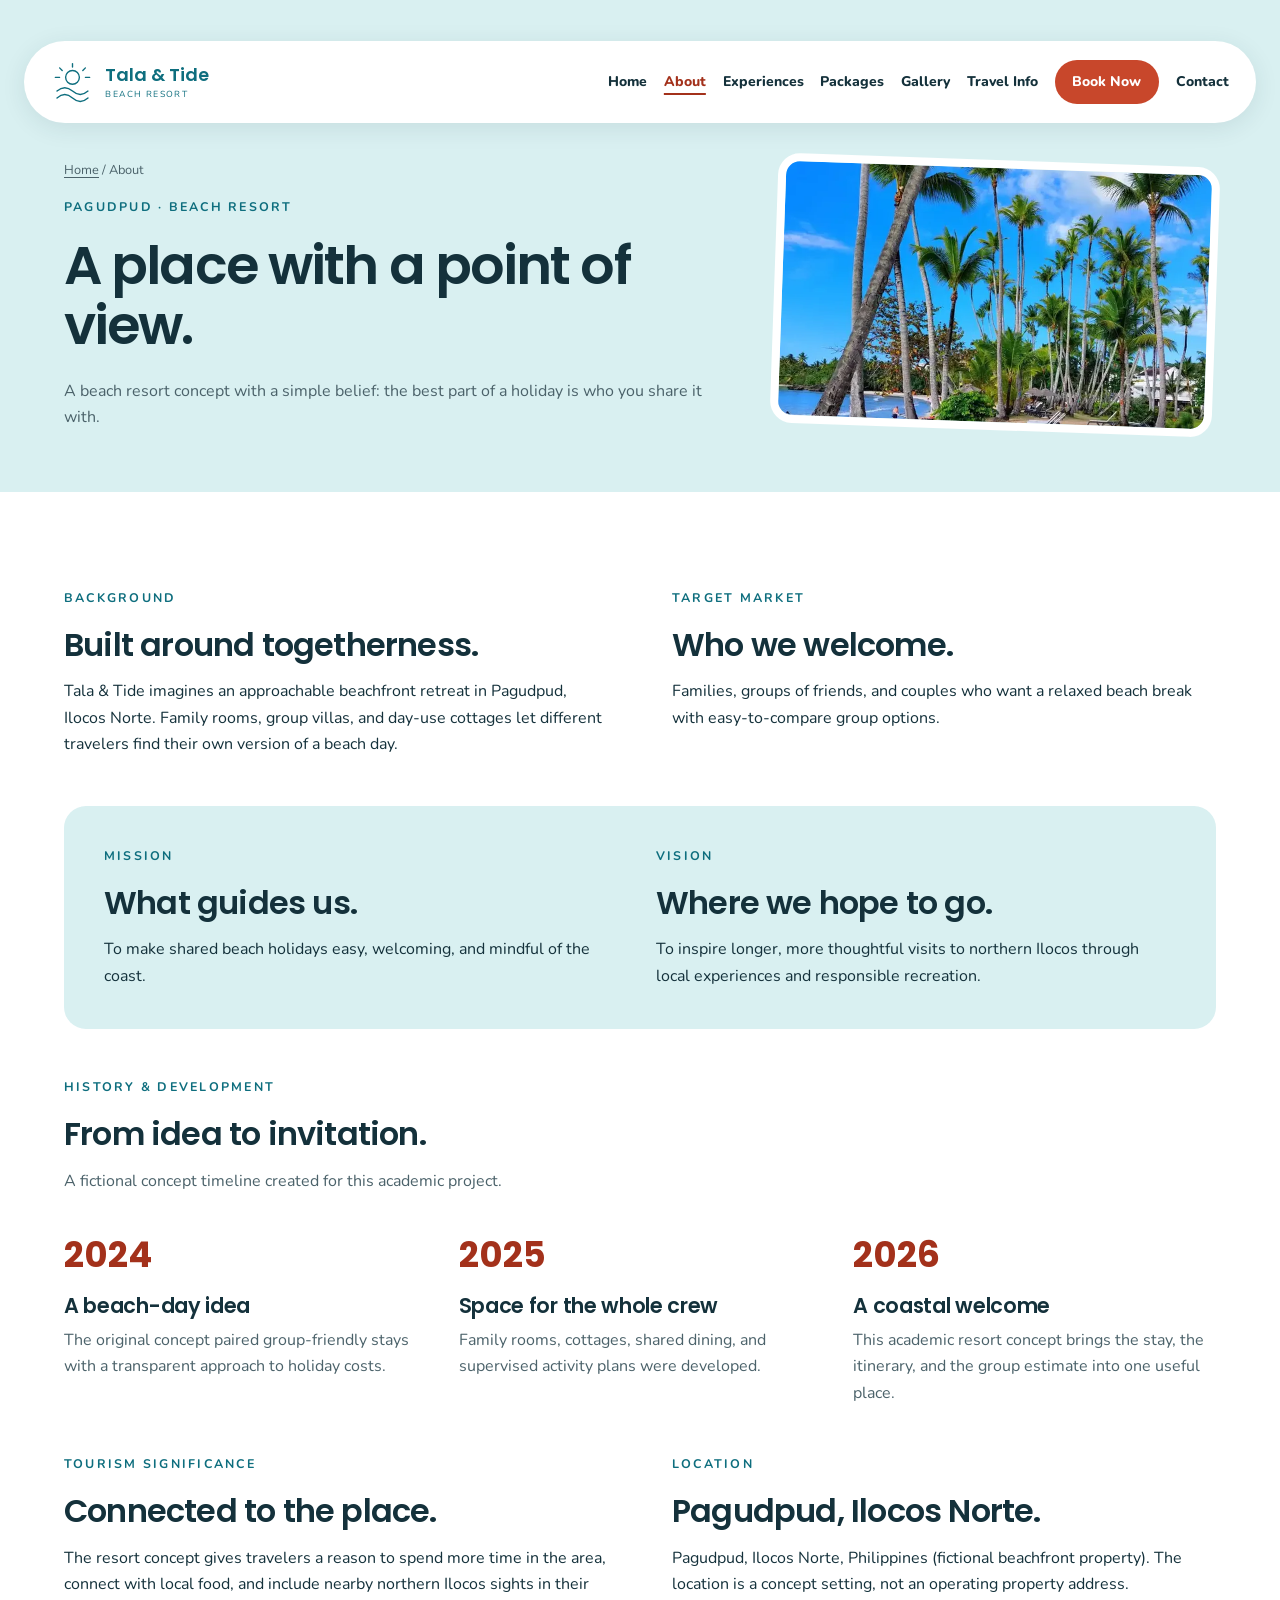
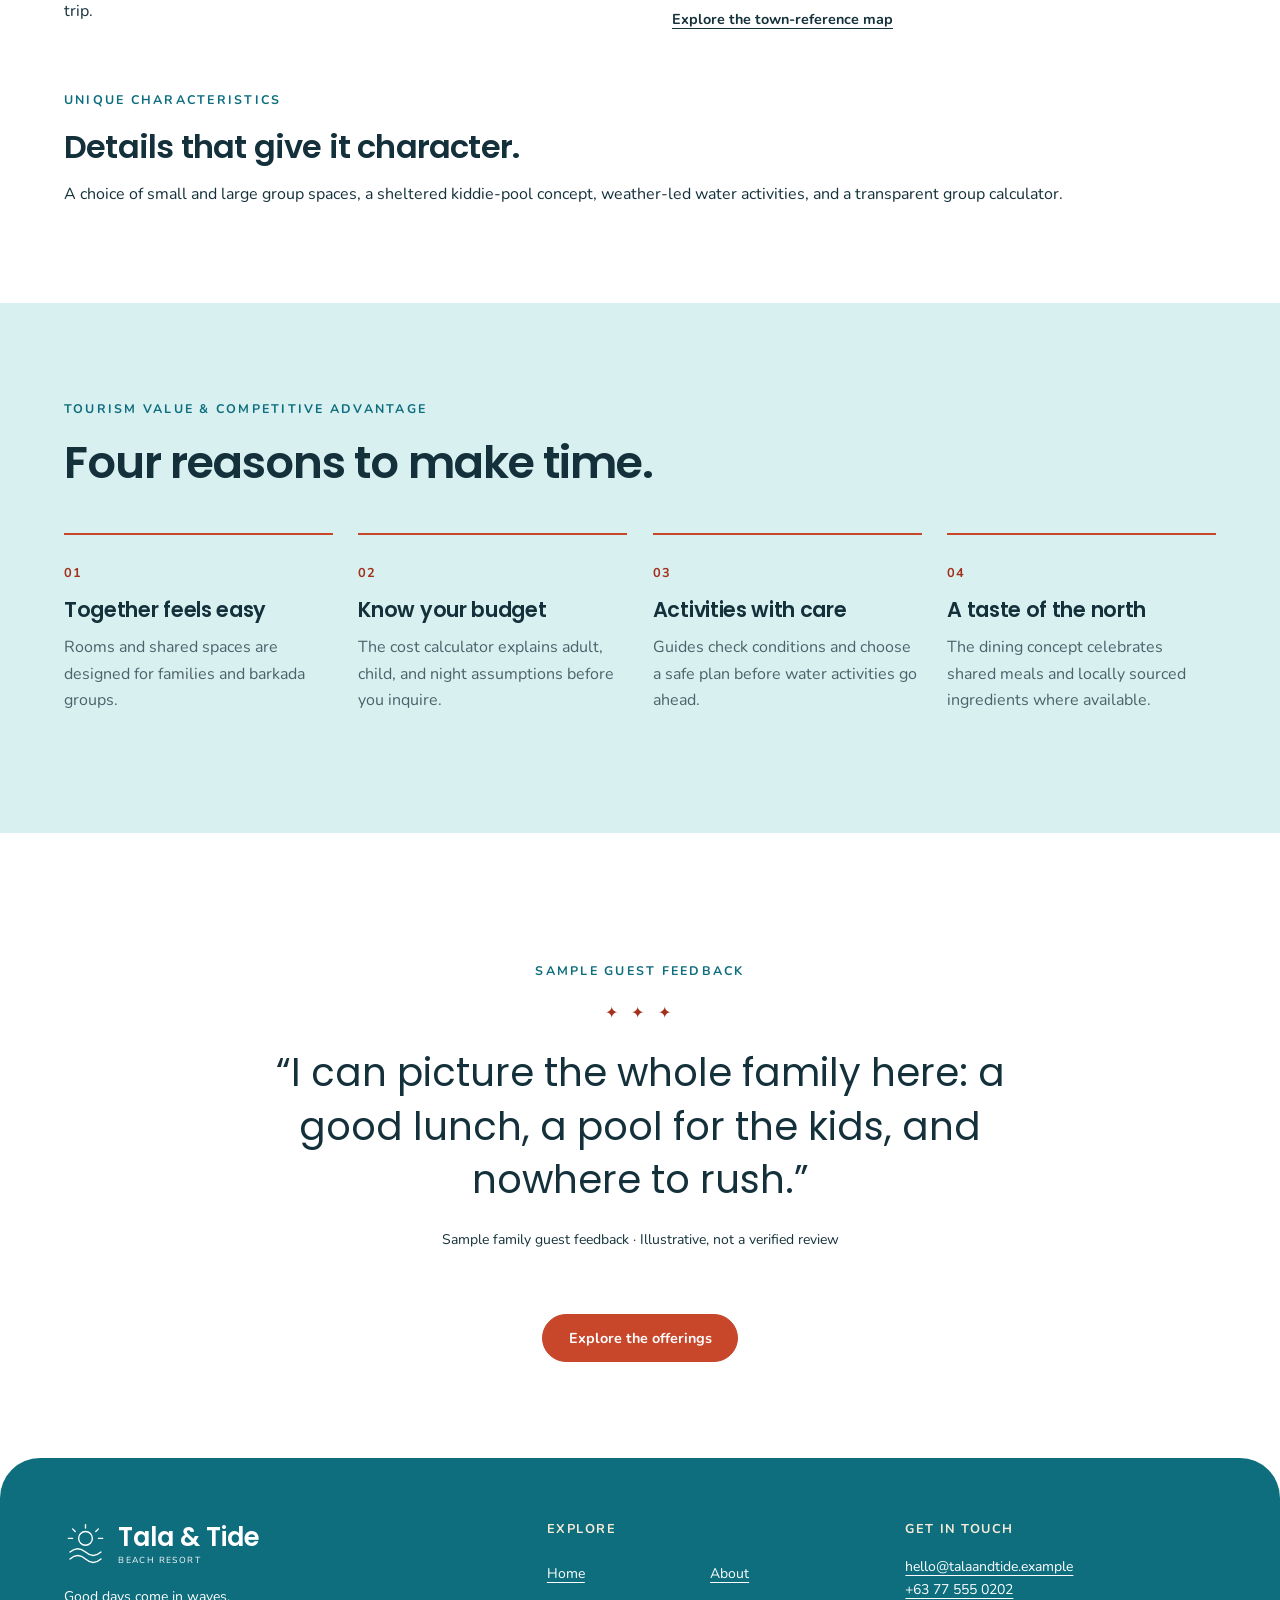
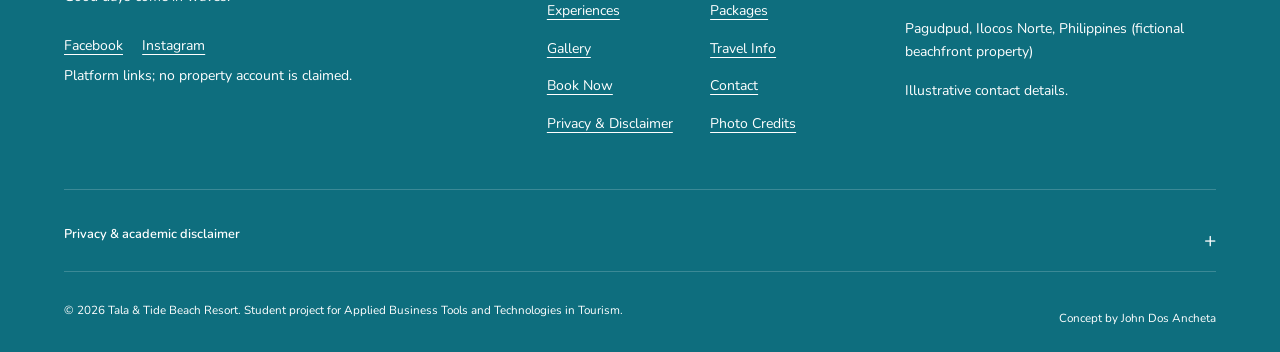
==== about.html @ 5be18d42 "Publish complete website for GitHub Pages" ====
<!DOCTYPE html><html lang="en"><head><meta charset="UTF-8"><meta name="viewport" content="width=device-width, initial-scale=1"><title>Our Coastal Story &amp; Family Concept | Tala &amp; Tide Resort</title><meta name="description" content="Discover the Tala &amp; Tide Beach Resort story. Learn how the Pagudpud concept brings family rooms, group stays, coastal care, and shared holidays together."><meta name="theme-color" content="#0E6E7E"><meta property="og:type" content="website"><meta property="og:title" content="Our Coastal Story &amp; Family Concept | Tala &amp; Tide Resort"><meta property="og:description" content="Discover the Tala &amp; Tide Beach Resort story. Learn how the Pagudpud concept brings family rooms, group stays, coastal care, and shared holidays together."><meta property="og:site_name" content="Tala &amp; Tide Beach Resort"><link rel="icon" type="image/svg+xml" href="data:image/svg+xml,%3Csvg%20xmlns%3D%22http%3A//www.w3.org/2000/svg%22%20viewBox%3D%220%200%2050%2050%22%3E%3Crect%20width%3D%2250%22%20height%3D%2250%22%20rx%3D%2212%22%20fill%3D%22%230E6E7E%22/%3E%3Cg%20transform%3D%22translate%283%203%29%20scale%28.88%29%22%20fill%3D%22none%22%20stroke%3D%22%23fff%22%20stroke-width%3D%222%22%3E%3Ccircle%20cx%3D%2225%22%20cy%3D%2219%22%20r%3D%228%22/%3E%3Cpath%20d%3D%22M25%203v4M10%208l3%203M40%208l-3%203M5%2019h5M40%2019h5M7%2035q9-8%2018%200t18%200M7%2043q9-8%2018%200t18%200%22/%3E%3C/g%3E%3C/svg%3E"><link rel="preload" href="fonts/nunito-latin.woff2" as="font" type="font/woff2" crossorigin><link rel="preload" href="fonts/poppins-600-latin.woff2" as="font" type="font/woff2" crossorigin><link rel="stylesheet" href="css/style.css"><script defer src="js/form-config.js"></script><script defer src="js/site-data.js"></script><script defer src="js/main.js"></script></head><body class="coast"><a class="skip-link" href="#main">Skip to content</a><header class="site-header"><div class="header-inner "><a class="brand" href="index.html"><svg class="brand-mark" viewBox="0 0 50 50" fill="none" stroke="currentColor" stroke-width="1.6" stroke-linecap="round" stroke-linejoin="round" aria-hidden="true"><circle cx="25" cy="19" r="8"/><path d="M25 3v4M10 8l3 3M40 8l-3 3M5 19h5M40 19h5M7 35q9-8 18 0t18 0M7 43q9-8 18 0t18 0"/></svg><span class="brand-text"><strong>Tala &amp; Tide</strong><span>Beach resort</span></span><span class="sr-only">Home</span></a><button class="menu-toggle" aria-controls="site-nav" aria-expanded="false" aria-label="Open navigation"><svg viewBox="0 0 24 24" fill="none" stroke="currentColor" stroke-width="1.6" aria-hidden="true"><path d="M3 6h18M3 12h18M3 18h18"/></svg></button><nav class="site-nav" id="site-nav" aria-label="Main navigation"><span class="nav-mobile-brand">Tala &amp; Tide</span><button class="menu-close" aria-label="Close navigation">×</button><ul class="nav-list"><li><a  href="index.html" >Home</a></li><li><a  href="about.html" aria-current="page">About</a></li><li><a  href="stay.html" >Experiences</a></li><li><a  href="packages.html" >Packages</a></li><li><a  href="gallery.html" >Gallery</a></li><li><a  href="travel-info.html" >Travel Info</a></li><li><a class="nav-book" href="booking.html" >Book Now</a></li><li><a  href="contact.html" >Contact</a></li></ul></nav></div></header><main id="main"><section class="subhero"><div class="wrap"><div><div class="breadcrumb"><a href="index.html">Home</a> / About</div><span class="eyebrow">Pagudpud · Beach resort</span><h1>A place with a point of view.</h1><p class="muted">A beach resort concept with a simple belief: the best part of a holiday is who you share it with.</p></div><img class="" src="images/palm-beach.webp" srcset="images/palm-beach-480.webp 480w, images/palm-beach-640.webp 640w, images/palm-beach-960.webp 960w, images/palm-beach.webp 1100w" sizes="(max-width:767px) calc(100vw - 32px), (max-width:1023px) 50vw, 40vw" alt="Palm trees and sandy shoreline beneath a clear sky" width="1100" height="1467" fetchpriority="high" decoding="async"></div></section><section class="section"><div class="wrap about-grid"><div class="about-block"><span class="eyebrow">Background</span><h2>Built around togetherness.</h2><p>Tala &amp; Tide imagines an approachable beachfront retreat in Pagudpud, Ilocos Norte. Family rooms, group villas, and day-use cottages let different travelers find their own version of a beach day.</p></div><div class="about-block"><span class="eyebrow">Target market</span><h2>Who we welcome.</h2><p>Families, groups of friends, and couples who want a relaxed beach break with easy-to-compare group options.</p></div><div class="about-block wide mission-vision"><div><span class="eyebrow">Mission</span><h2>What guides us.</h2><p>To make shared beach holidays easy, welcoming, and mindful of the coast.</p></div><div><span class="eyebrow">Vision</span><h2>Where we hope to go.</h2><p>To inspire longer, more thoughtful visits to northern Ilocos through local experiences and responsible recreation.</p></div></div><div class="about-block wide"><span class="eyebrow">History & development</span><h2>From idea to invitation.</h2><p class="muted" style="margin-top:1rem">A fictional concept timeline created for this academic project.</p><div class="timeline"><div><strong>2024</strong><h3>A beach-day idea</h3><p class="muted">The original concept paired group-friendly stays with a transparent approach to holiday costs.</p></div><div><strong>2025</strong><h3>Space for the whole crew</h3><p class="muted">Family rooms, cottages, shared dining, and supervised activity plans were developed.</p></div><div><strong>2026</strong><h3>A coastal welcome</h3><p class="muted">This academic resort concept brings the stay, the itinerary, and the group estimate into one useful place.</p></div></div></div><div class="about-block"><span class="eyebrow">Tourism significance</span><h2>Connected to the place.</h2><p>The resort concept gives travelers a reason to spend more time in the area, connect with local food, and include nearby northern Ilocos sights in their trip.</p></div><div class="about-block"><span class="eyebrow">Location</span><h2>Pagudpud, Ilocos Norte.</h2><p>Pagudpud, Ilocos Norte, Philippines (fictional beachfront property). The location is a concept setting, not an operating property address.</p><a class="text-link" href="travel-info.html#location-map">Explore the town-reference map</a></div><div class="about-block wide"><span class="eyebrow">Unique characteristics</span><h2>Details that give it character.</h2><p>A choice of small and large group spaces, a sheltered kiddie-pool concept, weather-led water activities, and a transparent group calculator.</p></div></div></section><section class="section panel-section"><div class="wrap"><div class="section-heading"><div><span class="eyebrow">Tourism value & competitive advantage</span><h2>Four reasons to make time.</h2></div><div></div></div><div class="feature-grid"><div class="feature-tile"><span class="feature-index">01</span><h3>Together feels easy</h3><p class="muted">Rooms and shared spaces are designed for families and barkada groups.</p></div><div class="feature-tile"><span class="feature-index">02</span><h3>Know your budget</h3><p class="muted">The cost calculator explains adult, child, and night assumptions before you inquire.</p></div><div class="feature-tile"><span class="feature-index">03</span><h3>Activities with care</h3><p class="muted">Guides check conditions and choose a safe plan before water activities go ahead.</p></div><div class="feature-tile"><span class="feature-index">04</span><h3>A taste of the north</h3><p class="muted">The dining concept celebrates shared meals and locally sourced ingredients where available.</p></div></div></div></section><section class="section"><div class="wrap"><div class="review reveal"><span class="eyebrow">Sample guest feedback</span><span class="stars" aria-hidden="true">✦ ✦ ✦</span><blockquote>“I can picture the whole family here: a good lunch, a pool for the kids, and nowhere to rush.”</blockquote><cite>Sample family guest feedback · Illustrative, not a verified review</cite></div><div class="actions" style="justify-content:center"><a class="button " href="stay.html">Explore the offerings</a></div></div></section></main><footer class="site-footer"><div class="wrap"><div class="footer-top"><div class="footer-brand"><a class="brand" href="index.html"><svg class="brand-mark" viewBox="0 0 50 50" fill="none" stroke="currentColor" stroke-width="1.6" stroke-linecap="round" stroke-linejoin="round" aria-hidden="true"><circle cx="25" cy="19" r="8"/><path d="M25 3v4M10 8l3 3M40 8l-3 3M5 19h5M40 19h5M7 35q9-8 18 0t18 0M7 43q9-8 18 0t18 0"/></svg><span class="brand-text"><strong>Tala &amp; Tide</strong><span>Beach resort</span></span><span class="sr-only">Home</span></a><p>Good days come in waves.</p><div class="social-links"><a href="https://www.facebook.com/" target="_blank" rel="noopener noreferrer">Facebook</a><a href="https://www.instagram.com/" target="_blank" rel="noopener noreferrer">Instagram</a></div><p class="small">Platform links; no property account is claimed.</p></div><div><h2>Explore</h2><div class="footer-links"><a href="index.html">Home</a><a href="about.html">About</a><a href="stay.html">Experiences</a><a href="packages.html">Packages</a><a href="gallery.html">Gallery</a><a href="travel-info.html">Travel Info</a><a href="booking.html">Book Now</a><a href="contact.html">Contact</a><a href="#privacy">Privacy &amp; Disclaimer</a><a href="gallery.html#photo-credits">Photo Credits</a></div></div><div><h2>Get in touch</h2><p><a href="mailto:hello@talaandtide.example">hello@talaandtide.example</a><br><a href="tel:+63775550202">+63 77 555 0202</a></p><p>Pagudpud, Ilocos Norte, Philippines (fictional beachfront property)</p><p class="small">Illustrative contact details.</p></div></div><details class="footer-policy" id="privacy"><summary>Privacy &amp; academic disclaimer</summary><p>This website was created for academic purposes. Business, rates, and contact details are fictional. No personal data is stored. In the current demonstration, form entries stay on the page and are not sent. A copied or downloaded draft stays under your control. No reservations or payments are made.</p><p>Photographs are licensed visual references, not photographs of this fictional property. Sample guest feedback is illustrative, not verified testimony. Maps show public town references. Any future inquiry service must have its privacy terms reviewed before activation.</p></details><div class="footer-bottom"><p>© 2026 Tala &amp; Tide Beach Resort. Student project for Applied Business Tools and Technologies in Tourism.</p><p>Concept by John Dos Ancheta</p></div></div></footer></body></html>
---- css/style.css ----
/* Self-hosted Google Fonts; latin subset; source records and OFL licenses included. */

/* latin: Nunito */
@font-face {
  font-family: 'Nunito';
  font-style: normal;
  font-weight: 400 800;
  font-display: swap;
  src: url('../fonts/nunito-latin.woff2') format('woff2');
  unicode-range: U+0000-00FF, U+0131, U+0152-0153, U+02BB-02BC, U+02C6, U+02DA, U+02DC, U+0304, U+0308, U+0329, U+2000-206F, U+20AC, U+2122, U+2191, U+2193, U+2212, U+2215, U+FEFF, U+FFFD;
}

/* latin: Poppins */
@font-face {
  font-family: 'Poppins';
  font-style: normal;
  font-weight: 400;
  font-display: swap;
  src: url('../fonts/poppins-400-latin.woff2') format('woff2');
  unicode-range: U+0000-00FF, U+0131, U+0152-0153, U+02BB-02BC, U+02C6, U+02DA, U+02DC, U+0304, U+0308, U+0329, U+2000-206F, U+20AC, U+2122, U+2191, U+2193, U+2212, U+2215, U+FEFF, U+FFFD;
}

/* latin: Poppins */
@font-face {
  font-family: 'Poppins';
  font-style: normal;
  font-weight: 500;
  font-display: swap;
  src: url('../fonts/poppins-500-latin.woff2') format('woff2');
  unicode-range: U+0000-00FF, U+0131, U+0152-0153, U+02BB-02BC, U+02C6, U+02DA, U+02DC, U+0304, U+0308, U+0329, U+2000-206F, U+20AC, U+2122, U+2191, U+2193, U+2212, U+2215, U+FEFF, U+FFFD;
}

/* latin: Poppins */
@font-face {
  font-family: 'Poppins';
  font-style: normal;
  font-weight: 600;
  font-display: swap;
  src: url('../fonts/poppins-600-latin.woff2') format('woff2');
  unicode-range: U+0000-00FF, U+0131, U+0152-0153, U+02BB-02BC, U+02C6, U+02DA, U+02DC, U+0304, U+0308, U+0329, U+2000-206F, U+20AC, U+2122, U+2191, U+2193, U+2212, U+2215, U+FEFF, U+FFFD;
}

/* latin: Poppins */
@font-face {
  font-family: 'Poppins';
  font-style: normal;
  font-weight: 700;
  font-display: swap;
  src: url('../fonts/poppins-700-latin.woff2') format('woff2');
  unicode-range: U+0000-00FF, U+0131, U+0152-0153, U+02BB-02BC, U+02C6, U+02DA, U+02DC, U+0304, U+0308, U+0329, U+2000-206F, U+20AC, U+2122, U+2191, U+2193, U+2212, U+2215, U+FEFF, U+FFFD;
}

*{box-sizing:border-box}html{scroll-behavior:smooth;scroll-padding-top:7rem}body{margin:0;background:var(--paper);color:var(--ink);font-family:var(--body-font);font-size:1rem;line-height:1.65}body.menu-open{overflow:hidden}button,input,select,textarea{font:inherit}button,a,input,select,textarea,summary{-webkit-tap-highlight-color:transparent}img{display:block;width:100%;height:auto}a{color:inherit;text-underline-offset:.25em}button{cursor:pointer}button:disabled{cursor:wait;opacity:.65}a,button{touch-action:manipulation}h1,h2,h3,h4,p{margin:0}h1,h2,h3,h4{font-family:var(--heading-font);font-weight:var(--heading-weight,500);line-height:1.12}h1{font-size:clamp(2.65rem,5vw,4.8rem);letter-spacing:-.035em}h2{font-size:clamp(2rem,3.5vw,3.3rem);letter-spacing:-.025em}h3{font-size:1.6rem;letter-spacing:-.015em}p+p{margin-top:1rem}ul,ol{padding-left:1.25rem}li+li{margin-top:.4rem}::selection{background:var(--accent);color:white}:focus-visible{outline:3px solid var(--focus);outline-offset:5px}input:focus-visible,select:focus-visible,textarea:focus-visible{outline-offset:2px}button{border:0}.skip-link{position:fixed;top:1rem;left:1rem;z-index:1000;padding:1rem;background:var(--primary);color:white;transform:translateY(-200%)}.skip-link:focus{transform:translateY(0)}.sr-only{position:absolute;width:1px;height:1px;overflow:hidden;clip:rect(0,0,0,0);white-space:nowrap}.wrap{width:min(1200px,calc(100% - 6rem));margin-inline:auto}.section{padding-block:6rem}.section-heading{display:flex;align-items:flex-end;justify-content:space-between;gap:2rem;margin-bottom:2.8rem}.section-heading p{max-width:30rem}.eyebrow{font-size:.78rem;font-weight:700;letter-spacing:.18em;text-transform:uppercase;display:block;margin-bottom:1.15rem;color:var(--primary)}.muted{color:var(--muted)}.small{font-size:.875rem}.section-number{font-family:var(--heading-font);font-size:3rem;color:var(--accent)}.button{display:inline-flex;align-items:center;justify-content:center;min-height:48px;padding:.8rem 1.6rem;text-decoration:none;font-size:.9rem;font-weight:700;background:var(--accent);color:var(--button-text);border:1px solid var(--accent);border-radius:var(--radius);transition:background .2s,transform .2s,box-shadow .2s;line-height:1.4;text-align:center}.button:hover{transform:translateY(-2px);background:var(--accent-dark);border-color:var(--accent-dark)}.button.secondary{background:transparent;color:var(--primary);border-color:var(--primary)}.button.secondary:hover{background:var(--panel)}.button.light{background:transparent;color:#fff;border-color:#fff}.button.light:hover{background:#ffffff18}.text-link{display:inline-flex;align-items:center;min-height:44px;font-size:.9rem;font-weight:700}.actions{display:flex;flex-wrap:wrap;gap:1rem;align-items:center;margin-top:1.8rem}.brand{display:flex;align-items:center;gap:.7rem;text-decoration:none;color:var(--primary);line-height:1.2}.brand-mark{width:38px;height:38px;flex:none}.brand-text strong{display:block;font-family:var(--heading-font);font-size:1.15rem;font-weight:var(--heading-weight,500)}.brand-text span{display:block;font-size:.65rem;letter-spacing:.16em;text-transform:uppercase;margin-top:.2rem}.header-inner{display:flex;align-items:center;justify-content:space-between;gap:1.4rem}.nav-list{display:flex;gap:1.35rem;align-items:center;list-style:none;padding:0;margin:0}.nav-list li+li{margin:0}.nav-list a{display:flex;align-items:center;min-height:44px;text-decoration:none;font-size:.84rem;font-weight:600;white-space:nowrap}.nav-list a:hover,.nav-list a[aria-current]{color:var(--accent-dark)}.nav-list a[aria-current]:not(.nav-book){box-shadow:inset 0 -2px var(--accent)}.nav-list a.nav-book{padding:.65rem 1.1rem;background:var(--accent);color:var(--button-text);border-radius:var(--radius)}.menu-toggle,.menu-close{display:none;width:48px;height:48px;border:1px solid var(--line);background:var(--paper);color:var(--ink);align-items:center;justify-content:center;font-size:1.5rem}.menu-toggle svg{width:23px;height:23px}.nav-mobile-brand{display:none}.hero{position:relative;isolation:isolate;overflow:hidden}.hero-image{position:absolute;inset:0;height:100%;object-fit:cover;z-index:-2}.hero .eyebrow,.hero .muted{color:inherit}.hero-content{position:relative}.hero-intro{max-width:36rem;margin-top:1.5rem;font-size:1.08rem;line-height:1.75}.hero-note{position:absolute;bottom:1.5rem;right:2rem;color:white;font-size:.72rem;background:#0005;padding:.25rem .7rem}.hero-bottom{display:flex;align-items:center;justify-content:space-between;gap:2rem}.hero-bottom span{font-size:.78rem;letter-spacing:.12em;text-transform:uppercase}.subhero{padding:4.6rem 0 3.8rem;border-bottom:1px solid var(--line);background:var(--panel)}.subhero .wrap{display:grid;grid-template-columns:1.5fr 1fr;gap:3rem;align-items:center}.subhero p{max-width:42rem;margin-top:1.35rem}.subhero img{height:260px;object-fit:cover;border-radius:var(--card-radius)}.subhero .breadcrumb{font-size:.8rem;margin-bottom:1rem;color:var(--muted)}.intro-split{display:grid;grid-template-columns:1fr 1fr;gap:5rem;align-items:center}.intro-photo{position:relative}.intro-photo img{height:500px;object-fit:cover;border-radius:var(--card-radius)}.photo-caption{margin-top:.7rem;font-size:.78rem;color:var(--muted)}.intro-copy>p{margin-top:1.5rem}.quick-facts{display:grid;grid-template-columns:repeat(3,1fr);gap:1.4rem;padding-block:2rem;border-block:1px solid var(--line);margin-top:2rem}.quick-facts strong{display:block;font-family:var(--heading-font);font-size:1.2rem}.quick-facts span{font-size:.8rem;color:var(--muted)}.card-grid{display:grid;grid-template-columns:repeat(3,minmax(0,1fr));gap:1.65rem}.card{overflow:hidden;border:1px solid var(--line);border-radius:var(--card-radius);background:var(--card-bg,var(--paper));box-shadow:var(--card-shadow,none);position:relative}.card-image{height:260px;object-fit:cover;transition:transform .3s}.card:hover .card-image{transform:scale(1.025)}.card-body{padding:1.8rem}.card-tag{display:inline-block;color:var(--primary);font-size:.75rem;font-weight:700;letter-spacing:.09em;text-transform:uppercase;margin-bottom:.8rem}.card h3{margin-bottom:1rem}.card p{margin-bottom:1rem}.card-price{display:flex;align-items:baseline;gap:.4rem;margin-top:1.4rem;flex-wrap:wrap}.card-price strong{font-family:var(--heading-font);font-size:1.65rem;color:var(--primary)}.card-price span{font-size:.78rem;color:var(--muted)}.card .button{margin-top:1.2rem}.offering-meta{display:grid;grid-template-columns:1fr 1fr;gap:.8rem;font-size:.8rem;border-top:1px solid var(--line);padding-top:1rem}.offering-meta dt{font-weight:700}.offering-meta dd{margin:0;color:var(--muted)}.features{font-size:.9rem}.feature-grid{display:grid;grid-template-columns:repeat(4,1fr);gap:1.6rem}.feature-tile{padding:1.5rem 0;border-top:2px solid var(--accent)}.feature-tile h3{font-size:1.3rem;margin:.8rem 0}.feature-tile p{font-size:.95rem}.feature-index{font-size:.8rem;font-weight:700;color:var(--accent-dark);letter-spacing:.08em}.panel-section{background:var(--panel)}.dark-section{background:var(--primary);color:var(--paper)}.dark-section .eyebrow{color:var(--light-accent)}.dark-section .card{--card-bg:var(--paper);color:var(--ink)}.dark-section .muted{color:#ffffffb8}.promo{display:grid;grid-template-columns:1.4fr 1fr;gap:3rem;align-items:center;padding:3rem;background:var(--primary);color:white;border-radius:var(--card-radius);position:relative}.promo .eyebrow{color:var(--light-accent)}.promo p{margin-top:1rem;max-width:43rem}.promo .button{justify-self:end}.review{max-width:780px;text-align:center;margin:auto;padding:2rem 0}.review blockquote{font-family:var(--heading-font);font-size:clamp(1.7rem,3vw,2.7rem);line-height:1.4;margin:1.2rem 0}.review cite{font-style:normal;font-size:.875rem}.review .stars{color:var(--accent-dark);letter-spacing:.3em;font-size:1rem}.teaser-grid{display:grid;grid-template-columns:repeat(2,1fr);gap:1.4rem;margin-top:3rem}.teaser{display:flex;gap:1.3rem;align-items:center;padding:1.5rem;border:1px solid var(--line);text-decoration:none;border-radius:var(--card-radius);transition:background .2s}.teaser:hover{background:var(--panel)}.teaser strong{display:block;font-family:var(--heading-font);font-size:1.5rem}.teaser img{width:110px;height:100px;object-fit:cover;border-radius:var(--card-radius)}.teaser span{font-size:.875rem;color:var(--muted)}.availability{padding:1.7rem 2rem;display:grid;grid-template-columns:1fr 1fr .6fr auto;gap:1rem;align-items:end;background:white;color:var(--ink);position:relative;z-index:2;border-radius:22px;box-shadow:0 12px 45px #14313b1a}.availability label{font-size:.8rem;font-weight:700}.availability input,.availability select{background:#f4f7f7;border:1px solid var(--line);border-radius:10px;min-height:48px;padding:.65rem;width:100%;margin-top:.4rem}.planner{display:grid;grid-template-columns:1fr 1fr;gap:4rem;padding:3.5rem;background:var(--panel);border:1px solid var(--line);border-radius:var(--card-radius)}.planner h2{margin-bottom:1.2rem}.planner .field{margin-bottom:1rem}.planner-result{padding:2rem;background:var(--paper);border:1px solid var(--line);border-radius:var(--card-radius);align-self:center}.planner-result .result-number{font-family:var(--heading-font);font-size:2.8rem;line-height:1.2;color:var(--primary);display:block;margin:.7rem 0}.planner-result h3{margin:.7rem 0}.planner-result p{font-size:.9rem}.planner-error{color:#a12620;margin-top:1rem}.field label{display:block;font-size:.875rem;font-weight:700;margin-bottom:.4rem}.field input,.field select,.field textarea{width:100%;min-height:48px;border:1px solid var(--line);padding:.75rem .85rem;border-radius:var(--input-radius,4px);background:var(--paper);color:var(--ink);line-height:1.4}.field textarea{min-height:130px;resize:vertical}.field .hint{font-size:.8rem;color:var(--muted);display:block;margin-top:.3rem}.field [aria-invalid=true]{border-color:#b52a21}.field-error{color:#a12620;font-size:.8rem;display:block;min-height:0}.field-error:not(:empty){margin-top:.35rem}.form-grid{display:grid;grid-template-columns:1fr 1fr;gap:1.3rem}.form-grid .full{grid-column:1/-1}.check-row{display:flex;gap:.75rem;align-items:flex-start;font-size:.875rem}.check-row input{width:20px;height:20px;flex:none;margin-top:.22rem;accent-color:var(--primary)}.form-card{padding:2.5rem;background:var(--paper);border:1px solid var(--line);border-radius:var(--card-radius)}.form-layout{display:grid;grid-template-columns:minmax(0,1.7fr) minmax(0,1fr);gap:3rem;align-items:start}.form-aside{position:sticky;top:8rem}.form-aside h2{font-size:2rem;margin-bottom:1.3rem}.steps{list-style:none;padding:0;counter-reset:steps}.steps li{counter-increment:steps;position:relative;padding-left:2.6rem;margin-bottom:1.6rem}.steps li:before{content:counter(steps);position:absolute;left:0;top:0;width:28px;height:28px;border:1px solid var(--line);display:grid;place-items:center;font-size:.8rem;color:var(--primary)}.steps strong{display:block;margin-bottom:.25rem}.steps p{font-size:.9rem;color:var(--muted)}.notice{padding:1.1rem 1.25rem;border-left:3px solid var(--accent);background:var(--panel);font-size:.875rem;margin:1.5rem 0}.form-status{margin-top:1.5rem;padding:1.3rem;background:var(--panel);border-radius:var(--card-radius)}.form-status pre{font:inherit;font-size:.8rem;white-space:pre-wrap;overflow-wrap:anywhere;line-height:1.6;margin:1rem 0;max-height:280px;overflow:auto}.form-status h3{font-size:1.3rem;margin-bottom:.7rem}.form-status[hidden]{display:none}.honeypot{position:absolute;left:-9999px;opacity:0}.error-summary{color:#a12620;font-weight:600;font-size:.9rem;margin-bottom:1rem}.package-stack{display:grid;gap:3rem}.package{display:grid;grid-template-columns:minmax(0,.9fr) minmax(0,1.4fr);border:1px solid var(--line);border-radius:var(--card-radius);overflow:hidden;background:var(--paper)}.package-visual{position:relative;background:var(--panel)}.package-visual img{height:100%;min-height:450px;object-fit:cover}.package-body{padding:2.8rem}.package h2{font-size:2.25rem}.package-body>p{margin-top:1rem}.package-facts{display:flex;gap:.6rem;flex-wrap:wrap;margin-top:1rem}.chip{font-size:.75rem;font-weight:700;border:1px solid var(--line);border-radius:var(--radius);padding:.35rem .65rem;background:var(--panel)}.package-columns{display:grid;grid-template-columns:1fr 1fr;gap:1.3rem;margin-top:1.6rem}.package-columns h3{font-size:1rem;font-family:var(--body-font);font-weight:700}.package-columns ul{font-size:.875rem}.itinerary{margin-top:1.6rem}.itinerary h3{font-size:1.3rem;margin-bottom:1rem}.itinerary details,.faq details{border-bottom:1px solid var(--line)}summary{cursor:pointer;list-style:none;display:flex;justify-content:space-between;gap:1rem;min-height:50px;padding:1rem 0;font-weight:600;line-height:1.4}summary::-webkit-details-marker{display:none}summary:after{content:'+';font-weight:400;font-size:1.3rem}details[open]>summary:after{content:'−'}details p{padding:0 0 1.3rem;font-size:.95rem;color:var(--muted)}.faq{max-width:830px;margin:auto}.faq>h2{margin-bottom:2rem}.faq-footer{margin-top:1.5rem}.itinerary-tabs{display:flex;gap:.6rem;margin-bottom:1rem}.itinerary-tabs button{padding:.55rem 1rem;border-radius:99px;background:var(--panel);border:1px solid var(--line);color:var(--ink);font-weight:700;font-size:.875rem}.itinerary-tabs button[aria-selected=true]{background:var(--primary);color:#fff}.tab-panel{font-size:.9rem;padding:1rem;background:var(--panel);border-radius:12px}.tab-panel[hidden]{display:none}.trail-timeline{list-style:none;padding:0;margin:1rem 0}.trail-timeline li{position:relative;border-left:2px solid var(--accent);padding:0 0 1.25rem 1.5rem;margin:0}.trail-timeline li:before{content:'';position:absolute;width:10px;height:10px;background:var(--accent);border-radius:50%;left:-6px;top:.5rem}.trail-timeline strong{display:block;font-size:.8rem;text-transform:uppercase;letter-spacing:.06em}.trail-timeline p{font-size:.9rem;color:var(--muted)}.booking-instructions{font-size:.8rem;color:var(--muted);margin:1rem 0}.booking-instructions ol{padding-left:1.2rem}.filters{display:flex;gap:.65rem;flex-wrap:wrap;margin:0 0 2.5rem}.filter{min-height:44px;background:transparent;border:1px solid var(--line);color:var(--ink);padding:.55rem 1.1rem;border-radius:var(--radius);font-weight:600;font-size:.875rem}.filter[aria-pressed=true]{background:var(--primary);border-color:var(--primary);color:#fff}.gallery-grid{display:grid;grid-template-columns:repeat(3,minmax(0,1fr));gap:1.5rem}.gallery-item{margin:0;min-width:0}.gallery-item[hidden]{display:none}.gallery-item button{width:100%;padding:0;background:transparent;overflow:hidden;border-radius:var(--card-radius);position:relative}.gallery-item button:after{content:'View photo';position:absolute;bottom:1rem;left:1rem;padding:.35rem .7rem;background:#000b;color:white;font-size:.75rem;opacity:0;transition:opacity .2s}.gallery-item button:hover:after,.gallery-item button:focus-visible:after{opacity:1}.gallery-item img{height:260px;object-fit:cover;transition:transform .3s}.gallery-item button:hover img{transform:scale(1.03)}.gallery-item figcaption{padding:.7rem 0;font-size:.9rem}.gallery-item .credit{display:block;font-size:.72rem;color:var(--muted);margin-top:.3rem}.lightbox{border:0;padding:0;background:#132019;color:white;width:min(1050px,calc(100% - 2rem));max-height:90vh}.lightbox::backdrop{background:#000d}.lightbox-toolbar{display:flex;align-items:center;justify-content:space-between;padding:.7rem 1rem}.lightbox-toolbar button,.lightbox-controls button{background:transparent;color:white;min-width:48px;min-height:48px;border:1px solid #ffffff66}.lightbox img{height:min(60vh,600px);object-fit:contain;background:#000}.lightbox-caption{padding:1rem 1.5rem}.lightbox-caption p{font-size:.9rem}.lightbox-controls{display:flex;gap:.6rem}.credit-list{display:grid;grid-template-columns:repeat(2,1fr);gap:.7rem 2rem;list-style:none;padding:0;font-size:.8rem}.credit-list li{padding-block:.5rem;border-bottom:1px solid var(--line);overflow-wrap:anywhere}.video-layout{display:grid;grid-template-columns:1fr 1.2fr;gap:3rem;align-items:center}.video-layout video{width:100%;aspect-ratio:16/9;background:var(--primary);border-radius:var(--card-radius)}.video-layout p{margin-top:1rem}.about-grid{display:grid;grid-template-columns:1fr 1fr;gap:3rem 4rem}.about-block h2{font-size:2rem;margin-bottom:1rem}.about-block.wide{grid-column:1/-1}.mission-vision{display:grid;grid-template-columns:1fr 1fr;gap:2rem;background:var(--panel);padding:2.5rem;border-radius:var(--card-radius)}.timeline{display:grid;grid-template-columns:repeat(3,1fr);gap:2rem;margin-top:2rem}.timeline strong{font-family:var(--heading-font);font-size:2.2rem;color:var(--accent-dark)}.timeline h3{font-size:1.3rem;margin:.6rem 0}.timeline p{font-size:.95rem}.eco-grid{display:grid;grid-template-columns:repeat(3,1fr);gap:2rem}.eco-grid h3{font-size:1.3rem;margin-bottom:.8rem}.eco-grid>div{border-top:3px solid var(--accent);padding-top:1.4rem}.destination-layout{display:grid;grid-template-columns:1fr 1fr;gap:3rem}.destination-layout h3{margin:1.8rem 0 1rem}.route-card{padding:1.5rem;border:1px solid var(--line);border-radius:var(--card-radius);margin-bottom:1rem}.route-card h3{font-size:1.2rem;margin:0 0 .7rem}.route-card .time{font-weight:700;color:var(--primary);display:block;margin:.7rem 0}.route-card p{font-size:.9rem}.map-frame{width:100%;height:390px;border:1px solid var(--line);border-radius:var(--card-radius);background:var(--panel)}.map-caption{font-size:.8rem;margin-top:.8rem;color:var(--muted)}.attraction-list{display:grid;grid-template-columns:repeat(2,1fr);gap:1.5rem;margin-top:2rem}.attraction{padding:1.5rem;border:1px solid var(--line);border-radius:var(--card-radius)}.attraction h3{font-size:1.25rem;margin-bottom:.7rem}.attraction p{font-size:.9rem}.guide-grid{display:grid;grid-template-columns:repeat(3,1fr);gap:2rem}.guide-block{padding-top:1.3rem;border-top:2px solid var(--accent)}.guide-block h3{font-size:1.3rem;margin-bottom:.8rem}.guide-block p{font-size:.95rem}.emergency{background:var(--primary);color:white;padding:1.5rem;border-radius:var(--card-radius)}.emergency .text-link{font-size:1.5rem}.source-list{font-size:.8rem;columns:2;column-gap:2.5rem}.source-list li{break-inside:avoid;margin-bottom:.6rem}.contact-details{display:grid;grid-template-columns:1fr 1fr;gap:1.5rem;margin-bottom:2rem}.contact-details div{border-top:1px solid var(--line);padding-top:1rem;overflow-wrap:anywhere}.contact-details strong{display:block;font-size:.8rem;letter-spacing:.08em;text-transform:uppercase;margin-bottom:.6rem}.contact-details a{display:inline-flex;align-items:center;min-height:44px}.site-footer{background:var(--primary);color:var(--paper);padding:4rem 0 1.5rem}.footer-top{display:grid;grid-template-columns:1.4fr 1fr 1fr;gap:3rem;margin-bottom:3rem}.site-footer .brand{color:var(--paper);margin-bottom:1.2rem}.site-footer .brand-text strong{font-size:1.8rem}.site-footer .brand-mark{width:45px;height:45px}.site-footer p,.site-footer a:not(.brand){font-size:.875rem}.site-footer h2{font-family:var(--body-font);font-size:.8rem;font-weight:700;letter-spacing:.12em;text-transform:uppercase;color:var(--light-accent);margin-bottom:1.2rem}.footer-links{display:grid;grid-template-columns:1fr 1fr;gap:.1rem 1rem}.footer-links a,.social-links a{min-height:36px;display:inline-flex;align-items:center}.social-links{display:flex;gap:1.2rem;flex-wrap:wrap;margin-top:1.2rem}.footer-bottom{border-top:1px solid #ffffff30;padding-top:1.3rem;display:flex;align-items:center;justify-content:space-between;gap:2rem}.footer-bottom p{font-size:.73rem}.footer-policy{border-top:1px solid #ffffff30;margin-top:2rem;padding-top:1.2rem}.footer-policy summary{font-size:.8rem;min-height:44px}.footer-policy p{font-size:.8rem;color:#ffffffc9}.reveal{opacity:1}.js-motion .reveal{opacity:0;transform:translateY(15px);transition:opacity .3s,transform .3s}.js-motion .reveal.visible{opacity:1;transform:none}.empty-message{padding:2rem;text-align:center;border:1px solid var(--line)}[hidden]{display:none!important}
@media(min-width:1280px){.wrap{width:min(1200px,calc(100% - 8rem))}}
@media(max-width:1100px){.nav-list{gap:.8rem}.nav-list a{font-size:.78rem}.wrap{width:calc(100% - 4rem)}.intro-split{gap:3rem}.planner{gap:2rem;padding:2.5rem}.card-grid{gap:1.2rem}.card-body{padding:1.4rem}.card-image{height:230px}.feature-grid{grid-template-columns:repeat(2,1fr)}}
@media(max-width:1023px){html{scroll-padding-top:6rem}.section{padding-block:4.5rem}.menu-toggle{display:inline-flex}.site-nav{position:fixed;inset:0;background:var(--paper);z-index:102;padding:5.5rem 2rem 2rem;display:none;overflow-y:auto}.site-nav.is-open{display:block}.nav-list{display:flex;flex-direction:column;align-items:stretch;gap:0;max-width:650px;margin:auto}.nav-list a{font-size:1.4rem;min-height:58px;padding:.7rem 0;white-space:normal}.nav-list a.nav-book{padding:1rem 1.3rem;justify-content:center;margin-top:1rem}.menu-close{display:inline-flex;position:absolute;right:1.5rem;top:1.5rem}.nav-mobile-brand{display:block;position:absolute;left:2rem;top:2rem;font-family:var(--heading-font);font-size:1.3rem}.subhero .wrap{grid-template-columns:1.5fr .8fr;gap:2rem}.subhero img{height:240px}.card-grid{grid-template-columns:repeat(2,minmax(0,1fr))}.form-layout{gap:2rem;grid-template-columns:1.4fr 1fr}.form-card{padding:1.8rem}.package-body{padding:2rem}.package{grid-template-columns:.75fr 1.4fr}.package-visual img{min-height:350px}.package-columns{grid-template-columns:1fr}.gallery-grid{grid-template-columns:repeat(2,minmax(0,1fr))}.guide-grid{grid-template-columns:repeat(2,1fr)}.footer-top{gap:2rem;grid-template-columns:1.3fr 1fr 1fr}.availability{grid-template-columns:1fr 1fr}.availability .button{min-height:48px}.intro-photo img{height:410px}}
@media(max-width:767px){.wrap{width:calc(100% - 2.5rem)}.section{padding-block:3.5rem}.section-heading{align-items:flex-start;flex-direction:column;gap:1rem;margin-bottom:2rem}.section-heading p{max-width:none}.intro-split,.planner,.form-layout,.destination-layout,.video-layout{grid-template-columns:1fr;gap:2.2rem}.intro-photo img{height:360px}.intro-copy br{display:none}.hero-intro{font-size:1rem;line-height:1.65}.subhero{padding:3rem 0 2.5rem}.subhero .wrap{grid-template-columns:1fr}.subhero img{height:230px}.subhero h1{font-size:2.7rem}.promo{padding:2rem;grid-template-columns:1fr;gap:1.5rem}.promo .button{justify-self:start}.planner{padding:2rem 1.5rem}.planner-result{padding:1.5rem}.form-aside{position:static}.package{grid-template-columns:1fr}.package-visual img{height:270px;min-height:0}.package-body{padding:2rem 1.5rem}.package-columns{grid-template-columns:1fr 1fr}.about-grid{grid-template-columns:1fr;gap:2.5rem}.mission-vision{padding:2rem 1.5rem;grid-template-columns:1fr}.timeline{grid-template-columns:1fr;gap:1.5rem}.timeline>div{display:grid;grid-template-columns:4.5rem 1fr;gap:.5rem 1rem}.timeline strong{grid-row:1/3}.timeline h3{margin:0}.timeline p{grid-column:2}.eco-grid{grid-template-columns:1fr}.contact-details{gap:1.5rem 1rem}.teaser-grid{grid-template-columns:1fr}.guide-grid{gap:1.5rem}.source-list{columns:1}.footer-top{grid-template-columns:1fr 1fr}.footer-brand{grid-column:1/-1}.footer-bottom{align-items:flex-start;flex-direction:column;gap:.6rem}.credit-list{grid-template-columns:1fr}.video-layout{gap:1.7rem}.hero-note{right:1.2rem;bottom:1rem;font-size:.65rem}.map-frame{height:320px}.review{padding:0}.feature-grid{gap:1.2rem}.quick-facts{gap:.8rem}.quick-facts strong{font-size:1.05rem}}
@media(max-width:479px){body{font-size:1rem}.wrap{width:calc(100% - 2rem)}.card-grid{grid-template-columns:1fr}.card-image{height:265px}.gallery-grid{gap:1rem}.gallery-item img{height:175px}.gallery-item figcaption{font-size:.8rem;line-height:1.5}.gallery-item .credit{font-size:.7rem}.gallery-item button:after{display:none}.form-grid{grid-template-columns:1fr}.form-card{padding:1.5rem 1.1rem}.package-columns{grid-template-columns:1fr}.guide-grid{grid-template-columns:1fr}.attraction-list{grid-template-columns:1fr}.contact-details{grid-template-columns:1fr}.teaser{padding:1.2rem;gap:1rem}.teaser img{width:85px;height:90px}.teaser strong{font-size:1.3rem}.footer-top{grid-template-columns:1fr}.footer-brand{grid-column:auto}.section-number{font-size:2.4rem}.button{padding:.8rem 1.2rem}.availability{padding:1.3rem;gap:.8rem}.availability .button{padding:.8rem;font-size:.8rem}.intro-photo img{height:300px}.feature-grid{grid-template-columns:1fr 1fr}.feature-tile h3{font-size:1.1rem}.feature-tile p{font-size:.875rem}.quick-facts{grid-template-columns:1fr;gap:.9rem}.quick-facts>div{display:flex;align-items:baseline;gap:1rem}.lightbox-toolbar{padding:.5rem}.lightbox-controls button{min-width:42px}.lightbox-caption{padding:1rem}.subhero h1{font-size:2.4rem}.planner{padding:1.5rem 1.2rem}.site-footer{padding-top:3rem}}
@media(prefers-reduced-motion:reduce){html{scroll-behavior:auto}*,*:before,*:after{animation:none!important;transition:none!important}.js-motion .reveal{opacity:1;transform:none}.card:hover .card-image,.gallery-item button:hover img,.button:hover{transform:none}}

:root{--primary:#0E6E7E;--paper:#FFFFFF;--panel:#D9F0F1;--ink:#14313B;--muted:#4b626a;--accent:#C8472B;--accent-dark:#a3311b;--light-accent:#f6ebd9;--button-text:#fff;--focus:#C8472B;--line:#c5dadd;--radius:99px;--card-radius:22px;--input-radius:12px;--heading-font:'Poppins',Arial,sans-serif;--body-font:'Nunito',Arial,sans-serif;--heading-weight:600;--card-shadow:0 8px 28px #14313b08}
.coast .site-header{position:absolute;top:25px;left:0;right:0;z-index:30}.coast .header-inner{background:white;border-radius:99px;padding:.7rem 1.7rem;box-shadow:0 5px 24px #14313b18;width:calc(100% - 3rem);max-width:1380px;margin:auto;min-height:82px}.coast .brand-mark{width:43px;height:43px}.coast .brand-text strong{font-size:1.12rem;white-space:nowrap}.coast .brand-text span{font-size:.55rem}.coast .nav-list{gap:1.05rem}.coast .nav-list a{font-size:.8rem;font-weight:800}.coast .nav-list a[aria-current]:not(.nav-book){box-shadow:none;text-decoration:underline;text-decoration-thickness:2px;text-underline-offset:.45rem}.coast .hero{min-height:805px;color:#fff;background:var(--primary);display:flex;align-items:center;text-align:center}.coast .hero:before{content:'';position:absolute;inset:0;z-index:-1;background:linear-gradient(180deg,#14313b44,#14313b66 60%,#0e6e7e7a)}.coast .hero-content{padding-block:10rem 8rem;width:100%}.coast .hero .eyebrow{display:inline-block;background:#fff;color:var(--primary);padding:.45rem 1.2rem;border-radius:99px;font-size:.75rem;letter-spacing:.1em;margin-bottom:1.6rem}.coast .hero h1{font-size:clamp(3.2rem,5.3vw,5.25rem);font-weight:600;line-height:1.12;letter-spacing:-.045em}.coast .hero-intro{margin:1.6rem auto 0;max-width:43rem;font-size:1.05rem}.coast .hero .actions{justify-content:center;margin-top:2rem}.coast .wave{position:absolute;left:0;bottom:-1px;width:100%;height:90px;z-index:1}.coast .availability-wrap{position:relative;margin-top:-65px;z-index:4;max-width:1060px}.coast .availability-wrap+p{margin-top:1rem;text-align:center}.coast .intro-copy h2{font-size:clamp(2.2rem,3.2vw,3.6rem)}.coast .activity-card{border:none;background:var(--panel)}.coast .activity-card .card-body{padding:1.65rem}.coast .activity-card .card-image{height:310px}.coast .sand-section{background:#F6EBD9}.coast .mini-package{background:white;border:0}.coast .mini-package .card-tag{border-radius:99px;background:var(--panel);padding:.35rem .65rem;letter-spacing:0;text-transform:none}.coast .planner{background:var(--primary);color:white;border:0;box-shadow:none}.coast .planner .eyebrow{color:#d9f0f1}.coast .planner .field label{color:white}.coast .planner-result{color:var(--ink);border:0;padding:2.5rem}.coast .planner-result .eyebrow{color:var(--primary)}.coast .planner .planner-error{color:#fff2c7}.coast .promo{background:var(--accent);border-radius:26px}.coast .promo .button{background:#fff;border-color:#fff;color:var(--accent-dark)}.coast .promo .eyebrow{color:#fff}.coast .review{background:#fff}.coast .subhero{padding-top:10rem;background:#d9f0f1;border-bottom:0}.coast .subhero h1{font-size:clamp(2.5rem,4.2vw,4.3rem)}.coast .subhero img{border:8px solid white;transform:rotate(2deg);height:270px}.coast .stay-grid{grid-template-columns:repeat(3,minmax(0,1fr))}.coast .card-tag{background:var(--panel);border-radius:99px;padding:.3rem .7rem;text-transform:none;letter-spacing:0}.coast .offering-meta{grid-template-columns:1fr}.coast .package{border:none;background:#f5f9fa;box-shadow:0 8px 30px #14313b0c}.coast .package-body{padding:2.3rem}.coast .package h2{font-size:1.9rem}.coast .gallery-item button{border-radius:20px}.coast .gallery-item img{height:270px}.coast .gallery-item figcaption{padding:.85rem .5rem}.coast .teaser{background:var(--panel);border:0}.coast .teaser:hover{background:#c0e9ec}.coast .site-footer{border-radius:40px 40px 0 0}.coast .footer-brand .brand-text strong{font-size:1.6rem}
@media(max-width:1200px){.coast .header-inner{padding:.6rem 1.3rem}.coast .nav-list{gap:.65rem}.coast .nav-list a{font-size:.73rem}.coast .brand-text strong{font-size:1rem}}
@media(max-width:1023px){.coast .header-inner{min-height:75px}.coast .site-nav{inset:auto 0 0;border-radius:28px 28px 0 0;max-height:92vh;padding:5rem 2rem 2rem;box-shadow:0 -20px 100px #14313b55}.coast .nav-list{gap:0}.coast .nav-list a{font-size:1.25rem}.coast .menu-toggle{border-radius:50%;border-color:var(--line)}.coast .nav-mobile-brand{top:1.6rem}.coast .menu-close{border-radius:50%;top:1rem}.coast .hero{min-height:780px}.coast .stay-grid{grid-template-columns:repeat(2,minmax(0,1fr))}.coast .hero .hero-intro{max-width:35rem}.coast .availability-wrap{max-width:700px}.coast .gallery-item img{height:245px}.coast .planner-result{padding:1.8rem}}
@media(max-width:767px){.coast .site-header{top:16px}.coast .header-inner{width:calc(100% - 2rem);padding:.65rem 1rem;min-height:72px}.coast .brand-text strong{font-size:1.1rem}.coast .brand-mark{width:36px;height:36px}.coast .hero-content{padding:9.5rem 0 8rem}.coast .hero h1{font-size:clamp(2.7rem,8vw,4rem)}.coast .hero-intro{font-size:1rem}.coast .hero{min-height:730px}.coast .wave{height:65px}.coast .availability-wrap{margin-top:-40px}.coast .hero-note{bottom:3rem}.coast .intro-split .intro-photo{order:2}.coast .stay-grid{grid-template-columns:1fr 1fr}.coast .subhero{padding-top:8.5rem}.coast .subhero img{height:240px;margin-top:.5rem}.coast .activity-card .card-image{height:275px}.coast .package h2{font-size:1.75rem}.coast .gallery-item img{height:220px}}
@media(max-width:479px){.coast .hero h1{font-size:2.75rem}.coast .hero .eyebrow{font-size:.65rem}.coast .hero{min-height:760px}.coast .hero .actions{gap:.7rem}.coast .hero-content{padding-top:8rem}.coast .availability{grid-template-columns:1fr 1fr}.coast .stay-grid{grid-template-columns:1fr}.coast .gallery-item img{height:170px}.coast .brand-text strong{font-size:1rem}.coast .brand-text span{font-size:.5rem}.coast .subhero h1{font-size:2.35rem}.coast .planner-result{padding:1.4rem}.coast .site-footer{border-radius:25px 25px 0 0}}
:root{--topographic:url("data:image/svg+xml,%3Csvg%20xmlns%3D%22http%3A//www.w3.org/2000/svg%22%20width%3D%22400%22%20height%3D%22400%22%3E%3Cg%20fill%3D%22none%22%20stroke%3D%22%232f4a2b%22%20stroke-opacity%3D%22.07%22%3E%3Cellipse%20cx%3D%2240%22%20cy%3D%22180%22%20rx%3D%22190%22%20ry%3D%2290%22%20transform%3D%22rotate%28-30%2040%20180%29%22/%3E%3Cellipse%20cx%3D%2240%22%20cy%3D%22180%22%20rx%3D%22160%22%20ry%3D%2270%22%20transform%3D%22rotate%28-30%2040%20180%29%22/%3E%3Cellipse%20cx%3D%2240%22%20cy%3D%22180%22%20rx%3D%22130%22%20ry%3D%2250%22%20transform%3D%22rotate%28-30%2040%20180%29%22/%3E%3Cellipse%20cx%3D%22360%22%20cy%3D%22350%22%20rx%3D%22180%22%20ry%3D%22110%22/%3E%3Cellipse%20cx%3D%22360%22%20cy%3D%22350%22%20rx%3D%22150%22%20ry%3D%2280%22/%3E%3Cellipse%20cx%3D%22360%22%20cy%3D%22350%22%20rx%3D%22120%22%20ry%3D%2250%22/%3E%3C/g%3E%3C/svg%3E")}
/* Corrections from mobile, contrast, and enlarged-text browser review. */
.dark-section .card .muted{color:var(--muted)}
.availability>div,.availability input,.availability select{min-width:0;max-width:100%}
.form-grid>*{min-width:0}
.gallery-item .credit{font-size:.75rem}
.intro-copy h2 br{display:block}
.card-price span{color:var(--muted)}
.card-price span{font-size:.875rem}
.features,.offering-meta,.route-card p,.guide-block p,.tab-panel,.package-columns ul,.booking-instructions,.trail-timeline p,.steps p,.timeline p,.feature-tile p,.attraction p,.planner-result p,.notice,details p{font-size:1rem}
.form-status pre{font-size:1rem}
.card-price strong{white-space:nowrap}
.hotel .feature-index{color:#76561f}
.coast .site-header{position:sticky;top:1rem;margin-bottom:-107px;padding-top:25px}
.coast .header-inner{min-height:82px}
.coast .nav-list a{font-size:.875rem}
.hotel .nav-list a{font-size:.875rem}
.hotel .nav-list li:nth-child(4){margin-right:13.5rem}
.highlands .nav-list li:nth-child(7){order:0}
.highlands .nav-list li:nth-child(8){margin-bottom:0}
.coast .hero-note{bottom:5.5rem;z-index:2}
@media(max-width:1200px) and (min-width:1024px){.coast .nav-list{gap:.75rem}.coast .nav-list a{font-size:.875rem}.coast .brand-text strong{font-size:1rem}.coast .header-inner{gap:.7rem;padding-inline:1rem}.hotel .nav-list{gap:.5rem}.hotel .nav-list li:nth-child(4){margin-right:11rem}.hotel .nav-list a{font-size:.875rem}.hotel .header-inner>.brand .brand-text strong{font-size:1.05rem}}
@media(max-width:1023px){.coast .site-header{position:relative;top:0;position:sticky;margin-bottom:-100px;padding-top:25px}.coast .header-inner{min-height:75px}.coast .nav-list a,.hotel .nav-list a{font-size:1.25rem}.hotel .nav-list li:nth-child(4){margin-right:0}.coast .hero-note{bottom:5.5rem}}
@media(max-width:767px){.coast .site-header{top:0;padding-top:16px;margin-bottom:-88px}.coast .header-inner{min-height:72px}}
@media(max-width:479px){.coast .hero h1{font-size:2.55rem}.coast .availability{grid-template-columns:repeat(2,minmax(0,1fr))}.coast .availability input{font-size:.875rem;padding:.6rem .45rem}.coast .availability .button{padding:.7rem .55rem;font-size:.8rem}.coast .hero-note{bottom:3.5rem}}
/* Use em-based breakpoints to accommodate enlarged browser-default text. */
@media(max-width:64em){
 .hotel .menu-toggle,.coast .menu-toggle{display:inline-flex}
 .hotel .site-nav,.coast .site-nav{position:fixed;inset:0;background:var(--paper);z-index:102;padding:5.5rem 2rem 2rem;display:none;overflow-y:auto;width:auto}
 .hotel .site-nav.is-open,.coast .site-nav.is-open{display:block}
 .hotel .menu-close,.coast .menu-close{display:inline-flex;position:absolute;right:1.5rem;top:1.5rem}
 .hotel .nav-mobile-brand,.coast .nav-mobile-brand{display:block}
 .hotel .nav-list,.coast .nav-list{display:flex;flex-direction:column;align-items:stretch;gap:0;max-width:650px;margin:auto}
 .hotel .nav-list a,.coast .nav-list a{font-size:1.3rem;min-height:58px;padding:.7rem 0;white-space:normal}
 .hotel .nav-list a.nav-book,.coast .nav-list a.nav-book{padding:1rem 1.3rem;justify-content:center;margin-top:1rem}
 .hotel .nav-list li:nth-child(4){margin-right:0}
 .hotel .header-inner>.brand{position:static;transform:none;flex-direction:row;text-align:left;gap:.7rem}
 .hotel .header-inner>.brand .brand-mark{width:38px;height:38px}
 .hotel .header-inner>.brand .brand-text strong{font-size:1.25rem}
 .coast .site-nav{inset:auto 0 0;max-height:92vh;border-radius:28px 28px 0 0}
 .coast .nav-mobile-brand{top:1.5rem}.coast .menu-close{top:1rem}
}
@media(max-width:48em){
 .wrap,.highlands .wrap{width:calc(100% - 2.5rem)}
 .card-grid,.highlands .home-stays,.feature-grid,.guide-grid{grid-template-columns:repeat(2,minmax(0,1fr))}
 .availability{grid-template-columns:repeat(2,minmax(0,1fr))}
 .availability label{font-size:.875rem}
 .availability .button{font-size:.875rem;white-space:normal;padding:.8rem 1rem}
 .intro-split,.business-corner,.hotel .business-corner,.planner,.form-layout,.destination-layout{grid-template-columns:1fr}
 .hero .actions{gap:.8rem}
 .hero .button{white-space:normal}
}
@media(max-width:30em){
 .wrap,.highlands .wrap{width:calc(100% - 2rem)}
 .card-grid,.coast .stay-grid,.highlands .home-stays,.guide-grid{grid-template-columns:1fr}
 .form-grid{grid-template-columns:1fr}
 .package-columns{grid-template-columns:1fr}
 .promo{grid-template-columns:1fr;padding:2rem}
 .promo .button{justify-self:start}
}
.compact-navigation .menu-toggle{display:inline-flex}
.compact-navigation .site-nav{position:fixed;inset:0;background:var(--paper);z-index:102;padding:5.5rem 2rem 2rem;display:none;overflow-y:auto;width:auto;height:auto}
.compact-navigation .site-nav.is-open{display:block}
.compact-navigation .menu-close{display:inline-flex;position:absolute;right:1.5rem;top:1.5rem}
.compact-navigation .nav-mobile-brand{display:block}
.compact-navigation .nav-list{display:flex;flex-direction:column;align-items:stretch;gap:0;max-width:650px;margin:auto;height:auto}
.compact-navigation .nav-list a{font-size:1.2rem;min-height:58px;padding:.7rem 0;white-space:normal}
.compact-navigation .nav-list a.nav-book{padding:1rem 1.3rem;justify-content:center;margin-top:1rem}
.compact-navigation .nav-list li:nth-child(4){margin-right:0}
.compact-navigation.hotel .header-inner>.brand{position:static;transform:none;flex-direction:row;text-align:left;gap:.7rem}
.compact-navigation.hotel .header-inner>.brand .brand-mark{width:38px;height:38px}
.compact-navigation.hotel .header-inner>.brand .brand-text strong{font-size:1.25rem}
.highlands .site-header{overflow-y:auto}
.compact-navigation.highlands .site-header{position:relative;width:auto;padding:0;min-height:85px}
.compact-navigation.highlands .header-inner{padding:1rem 2rem;flex-direction:row;align-items:center;justify-content:space-between;gap:1rem}
.compact-navigation.highlands .header-inner>.brand{flex-direction:row;align-items:center;gap:1rem}
.compact-navigation.highlands main,.compact-navigation.highlands .site-footer{margin-left:0}
.compact-navigation.highlands .sidebar-note{display:none}
.compact-navigation.highlands .site-nav{background:var(--primary);color:var(--paper)}

.card.recommended{outline:3px solid var(--accent);outline-offset:5px}
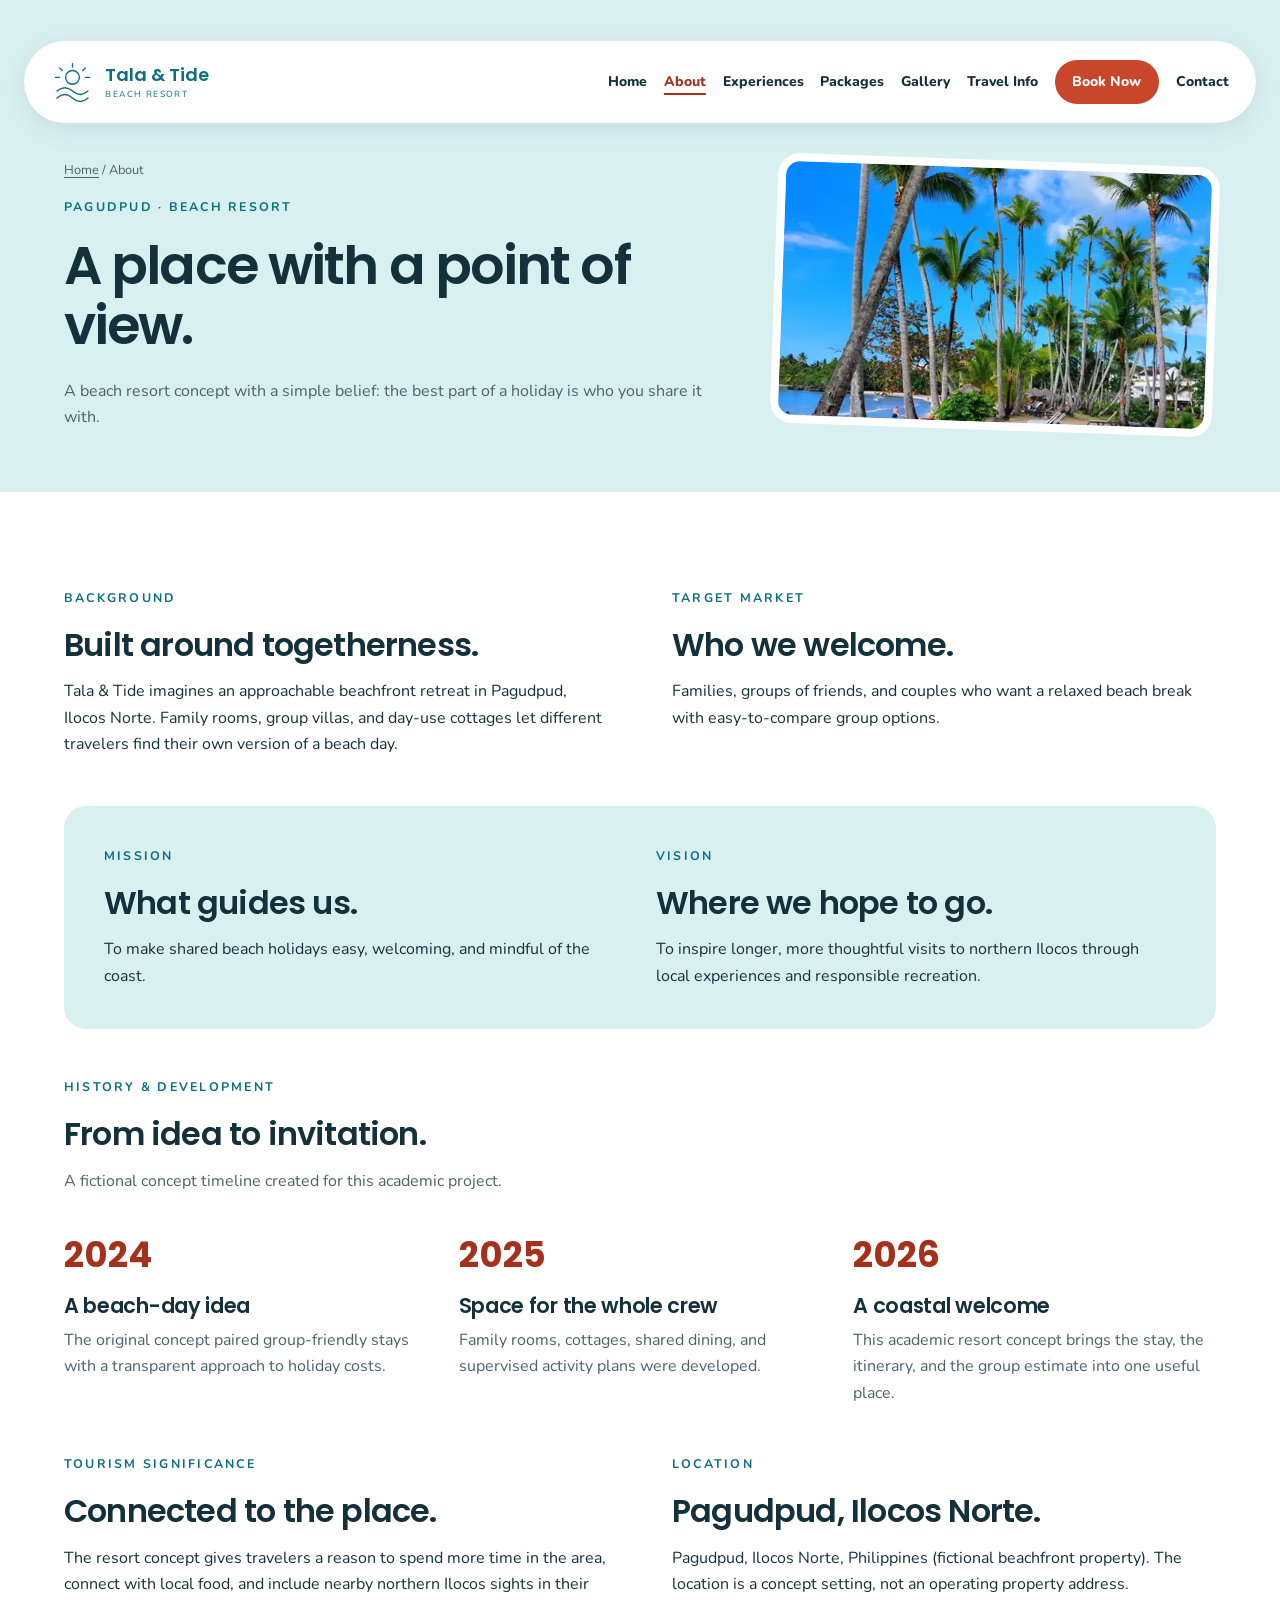
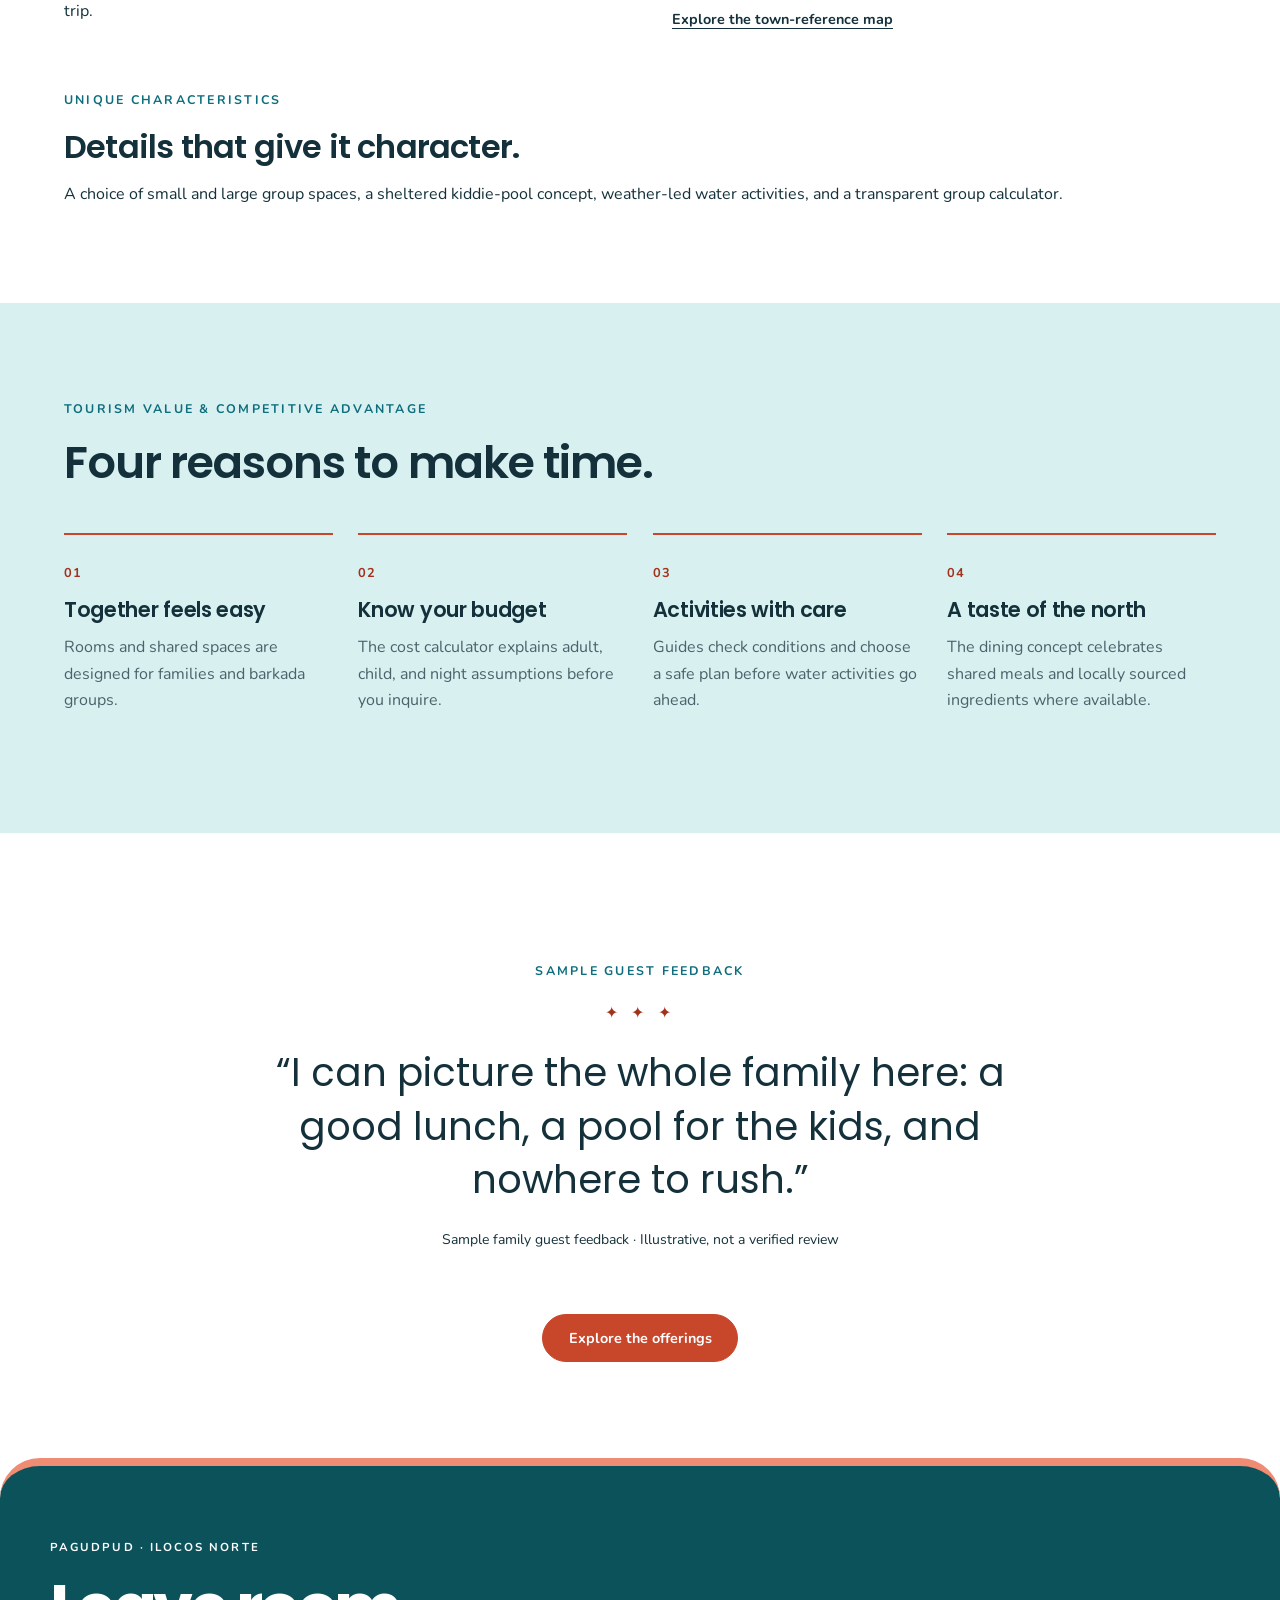
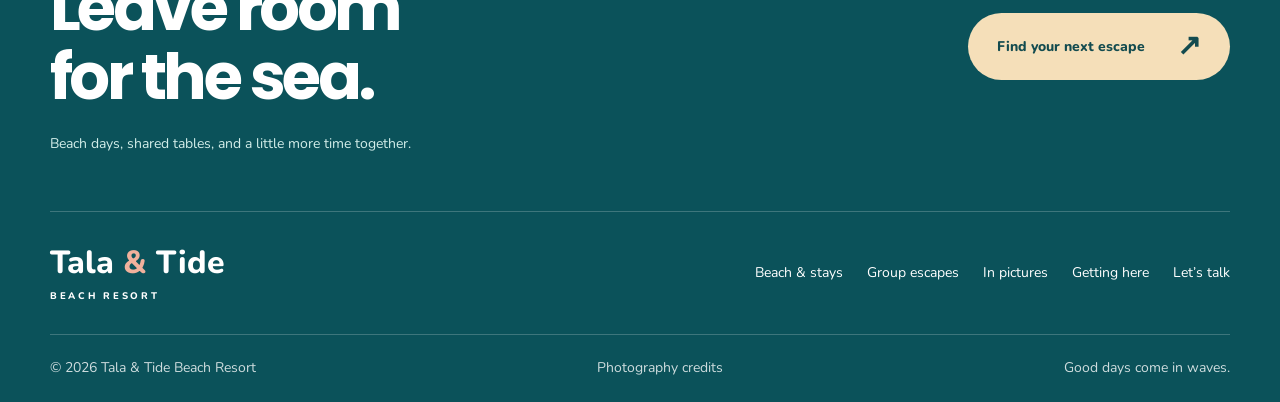
==== commit b564a194: "Redesign brand footers and diversify Amihan photography" ====
--- a/about.html
+++ b/about.html
@@ -1 +1 @@
-<!DOCTYPE html><html lang="en"><head><meta charset="UTF-8"><meta name="viewport" content="width=device-width, initial-scale=1"><title>Our Coastal Story &amp; Family Concept | Tala &amp; Tide Resort</title><meta name="description" content="Discover the Tala &amp; Tide Beach Resort story. Learn how the Pagudpud concept brings family rooms, group stays, coastal care, and shared holidays together."><meta name="theme-color" content="#0E6E7E"><meta property="og:type" content="website"><meta property="og:title" content="Our Coastal Story &amp; Family Concept | Tala &amp; Tide Resort"><meta property="og:description" content="Discover the Tala &amp; Tide Beach Resort story. Learn how the Pagudpud concept brings family rooms, group stays, coastal care, and shared holidays together."><meta property="og:site_name" content="Tala &amp; Tide Beach Resort"><link rel="icon" type="image/svg+xml" href="data:image/svg+xml,%3Csvg%20xmlns%3D%22http%3A//www.w3.org/2000/svg%22%20viewBox%3D%220%200%2050%2050%22%3E%3Crect%20width%3D%2250%22%20height%3D%2250%22%20rx%3D%2212%22%20fill%3D%22%230E6E7E%22/%3E%3Cg%20transform%3D%22translate%283%203%29%20scale%28.88%29%22%20fill%3D%22none%22%20stroke%3D%22%23fff%22%20stroke-width%3D%222%22%3E%3Ccircle%20cx%3D%2225%22%20cy%3D%2219%22%20r%3D%228%22/%3E%3Cpath%20d%3D%22M25%203v4M10%208l3%203M40%208l-3%203M5%2019h5M40%2019h5M7%2035q9-8%2018%200t18%200M7%2043q9-8%2018%200t18%200%22/%3E%3C/g%3E%3C/svg%3E"><link rel="preload" href="fonts/nunito-latin.woff2" as="font" type="font/woff2" crossorigin><link rel="preload" href="fonts/poppins-600-latin.woff2" as="font" type="font/woff2" crossorigin><link rel="stylesheet" href="css/style.css"><script defer src="js/form-config.js"></script><script defer src="js/site-data.js"></script><script defer src="js/main.js"></script></head><body class="coast"><a class="skip-link" href="#main">Skip to content</a><header class="site-header"><div class="header-inner "><a class="brand" href="index.html"><svg class="brand-mark" viewBox="0 0 50 50" fill="none" stroke="currentColor" stroke-width="1.6" stroke-linecap="round" stroke-linejoin="round" aria-hidden="true"><circle cx="25" cy="19" r="8"/><path d="M25 3v4M10 8l3 3M40 8l-3 3M5 19h5M40 19h5M7 35q9-8 18 0t18 0M7 43q9-8 18 0t18 0"/></svg><span class="brand-text"><strong>Tala &amp; Tide</strong><span>Beach resort</span></span><span class="sr-only">Home</span></a><button class="menu-toggle" aria-controls="site-nav" aria-expanded="false" aria-label="Open navigation"><svg viewBox="0 0 24 24" fill="none" stroke="currentColor" stroke-width="1.6" aria-hidden="true"><path d="M3 6h18M3 12h18M3 18h18"/></svg></button><nav class="site-nav" id="site-nav" aria-label="Main navigation"><span class="nav-mobile-brand">Tala &amp; Tide</span><button class="menu-close" aria-label="Close navigation">×</button><ul class="nav-list"><li><a  href="index.html" >Home</a></li><li><a  href="about.html" aria-current="page">About</a></li><li><a  href="stay.html" >Experiences</a></li><li><a  href="packages.html" >Packages</a></li><li><a  href="gallery.html" >Gallery</a></li><li><a  href="travel-info.html" >Travel Info</a></li><li><a class="nav-book" href="booking.html" >Book Now</a></li><li><a  href="contact.html" >Contact</a></li></ul></nav></div></header><main id="main"><section class="subhero"><div class="wrap"><div><div class="breadcrumb"><a href="index.html">Home</a> / About</div><span class="eyebrow">Pagudpud · Beach resort</span><h1>A place with a point of view.</h1><p class="muted">A beach resort concept with a simple belief: the best part of a holiday is who you share it with.</p></div><img class="" src="images/palm-beach.webp" srcset="images/palm-beach-480.webp 480w, images/palm-beach-640.webp 640w, images/palm-beach-960.webp 960w, images/palm-beach.webp 1100w" sizes="(max-width:767px) calc(100vw - 32px), (max-width:1023px) 50vw, 40vw" alt="Palm trees and sandy shoreline beneath a clear sky" width="1100" height="1467" fetchpriority="high" decoding="async"></div></section><section class="section"><div class="wrap about-grid"><div class="about-block"><span class="eyebrow">Background</span><h2>Built around togetherness.</h2><p>Tala &amp; Tide imagines an approachable beachfront retreat in Pagudpud, Ilocos Norte. Family rooms, group villas, and day-use cottages let different travelers find their own version of a beach day.</p></div><div class="about-block"><span class="eyebrow">Target market</span><h2>Who we welcome.</h2><p>Families, groups of friends, and couples who want a relaxed beach break with easy-to-compare group options.</p></div><div class="about-block wide mission-vision"><div><span class="eyebrow">Mission</span><h2>What guides us.</h2><p>To make shared beach holidays easy, welcoming, and mindful of the coast.</p></div><div><span class="eyebrow">Vision</span><h2>Where we hope to go.</h2><p>To inspire longer, more thoughtful visits to northern Ilocos through local experiences and responsible recreation.</p></div></div><div class="about-block wide"><span class="eyebrow">History & development</span><h2>From idea to invitation.</h2><p class="muted" style="margin-top:1rem">A fictional concept timeline created for this academic project.</p><div class="timeline"><div><strong>2024</strong><h3>A beach-day idea</h3><p class="muted">The original concept paired group-friendly stays with a transparent approach to holiday costs.</p></div><div><strong>2025</strong><h3>Space for the whole crew</h3><p class="muted">Family rooms, cottages, shared dining, and supervised activity plans were developed.</p></div><div><strong>2026</strong><h3>A coastal welcome</h3><p class="muted">This academic resort concept brings the stay, the itinerary, and the group estimate into one useful place.</p></div></div></div><div class="about-block"><span class="eyebrow">Tourism significance</span><h2>Connected to the place.</h2><p>The resort concept gives travelers a reason to spend more time in the area, connect with local food, and include nearby northern Ilocos sights in their trip.</p></div><div class="about-block"><span class="eyebrow">Location</span><h2>Pagudpud, Ilocos Norte.</h2><p>Pagudpud, Ilocos Norte, Philippines (fictional beachfront property). The location is a concept setting, not an operating property address.</p><a class="text-link" href="travel-info.html#location-map">Explore the town-reference map</a></div><div class="about-block wide"><span class="eyebrow">Unique characteristics</span><h2>Details that give it character.</h2><p>A choice of small and large group spaces, a sheltered kiddie-pool concept, weather-led water activities, and a transparent group calculator.</p></div></div></section><section class="section panel-section"><div class="wrap"><div class="section-heading"><div><span class="eyebrow">Tourism value & competitive advantage</span><h2>Four reasons to make time.</h2></div><div></div></div><div class="feature-grid"><div class="feature-tile"><span class="feature-index">01</span><h3>Together feels easy</h3><p class="muted">Rooms and shared spaces are designed for families and barkada groups.</p></div><div class="feature-tile"><span class="feature-index">02</span><h3>Know your budget</h3><p class="muted">The cost calculator explains adult, child, and night assumptions before you inquire.</p></div><div class="feature-tile"><span class="feature-index">03</span><h3>Activities with care</h3><p class="muted">Guides check conditions and choose a safe plan before water activities go ahead.</p></div><div class="feature-tile"><span class="feature-index">04</span><h3>A taste of the north</h3><p class="muted">The dining concept celebrates shared meals and locally sourced ingredients where available.</p></div></div></div></section><section class="section"><div class="wrap"><div class="review reveal"><span class="eyebrow">Sample guest feedback</span><span class="stars" aria-hidden="true">✦ ✦ ✦</span><blockquote>“I can picture the whole family here: a good lunch, a pool for the kids, and nowhere to rush.”</blockquote><cite>Sample family guest feedback · Illustrative, not a verified review</cite></div><div class="actions" style="justify-content:center"><a class="button " href="stay.html">Explore the offerings</a></div></div></section></main><footer class="site-footer"><div class="wrap"><div class="footer-top"><div class="footer-brand"><a class="brand" href="index.html"><svg class="brand-mark" viewBox="0 0 50 50" fill="none" stroke="currentColor" stroke-width="1.6" stroke-linecap="round" stroke-linejoin="round" aria-hidden="true"><circle cx="25" cy="19" r="8"/><path d="M25 3v4M10 8l3 3M40 8l-3 3M5 19h5M40 19h5M7 35q9-8 18 0t18 0M7 43q9-8 18 0t18 0"/></svg><span class="brand-text"><strong>Tala &amp; Tide</strong><span>Beach resort</span></span><span class="sr-only">Home</span></a><p>Good days come in waves.</p><div class="social-links"><a href="https://www.facebook.com/" target="_blank" rel="noopener noreferrer">Facebook</a><a href="https://www.instagram.com/" target="_blank" rel="noopener noreferrer">Instagram</a></div><p class="small">Platform links; no property account is claimed.</p></div><div><h2>Explore</h2><div class="footer-links"><a href="index.html">Home</a><a href="about.html">About</a><a href="stay.html">Experiences</a><a href="packages.html">Packages</a><a href="gallery.html">Gallery</a><a href="travel-info.html">Travel Info</a><a href="booking.html">Book Now</a><a href="contact.html">Contact</a><a href="#privacy">Privacy &amp; Disclaimer</a><a href="gallery.html#photo-credits">Photo Credits</a></div></div><div><h2>Get in touch</h2><p><a href="mailto:hello@talaandtide.example">hello@talaandtide.example</a><br><a href="tel:+63775550202">+63 77 555 0202</a></p><p>Pagudpud, Ilocos Norte, Philippines (fictional beachfront property)</p><p class="small">Illustrative contact details.</p></div></div><details class="footer-policy" id="privacy"><summary>Privacy &amp; academic disclaimer</summary><p>This website was created for academic purposes. Business, rates, and contact details are fictional. No personal data is stored. In the current demonstration, form entries stay on the page and are not sent. A copied or downloaded draft stays under your control. No reservations or payments are made.</p><p>Photographs are licensed visual references, not photographs of this fictional property. Sample guest feedback is illustrative, not verified testimony. Maps show public town references. Any future inquiry service must have its privacy terms reviewed before activation.</p></details><div class="footer-bottom"><p>© 2026 Tala &amp; Tide Beach Resort. Student project for Applied Business Tools and Technologies in Tourism.</p><p>Concept by John Dos Ancheta</p></div></div></footer></body></html>+<!DOCTYPE html><html lang="en"><head><meta charset="UTF-8"><meta name="viewport" content="width=device-width, initial-scale=1"><title>Our Coastal Story &amp; Family Concept | Tala &amp; Tide Resort</title><meta name="description" content="Discover the Tala &amp; Tide Beach Resort story. Learn how the Pagudpud concept brings family rooms, group stays, coastal care, and shared holidays together."><meta name="theme-color" content="#0E6E7E"><meta property="og:type" content="website"><meta property="og:title" content="Our Coastal Story &amp; Family Concept | Tala &amp; Tide Resort"><meta property="og:description" content="Discover the Tala &amp; Tide Beach Resort story. Learn how the Pagudpud concept brings family rooms, group stays, coastal care, and shared holidays together."><meta property="og:site_name" content="Tala &amp; Tide Beach Resort"><link rel="icon" type="image/svg+xml" href="data:image/svg+xml,%3Csvg%20xmlns%3D%22http%3A//www.w3.org/2000/svg%22%20viewBox%3D%220%200%2050%2050%22%3E%3Crect%20width%3D%2250%22%20height%3D%2250%22%20rx%3D%2212%22%20fill%3D%22%230E6E7E%22/%3E%3Cg%20transform%3D%22translate%283%203%29%20scale%28.88%29%22%20fill%3D%22none%22%20stroke%3D%22%23fff%22%20stroke-width%3D%222%22%3E%3Ccircle%20cx%3D%2225%22%20cy%3D%2219%22%20r%3D%228%22/%3E%3Cpath%20d%3D%22M25%203v4M10%208l3%203M40%208l-3%203M5%2019h5M40%2019h5M7%2035q9-8%2018%200t18%200M7%2043q9-8%2018%200t18%200%22/%3E%3C/g%3E%3C/svg%3E"><link rel="preload" href="fonts/nunito-latin.woff2" as="font" type="font/woff2" crossorigin><link rel="preload" href="fonts/poppins-600-latin.woff2" as="font" type="font/woff2" crossorigin><link rel="stylesheet" href="css/style.css"><script defer src="js/form-config.js"></script><script defer src="js/site-data.js"></script><script defer src="js/main.js"></script></head><body class="coast"><a class="skip-link" href="#main">Skip to content</a><header class="site-header"><div class="header-inner "><a class="brand" href="index.html"><svg class="brand-mark" viewBox="0 0 50 50" fill="none" stroke="currentColor" stroke-width="1.6" stroke-linecap="round" stroke-linejoin="round" aria-hidden="true"><circle cx="25" cy="19" r="8"/><path d="M25 3v4M10 8l3 3M40 8l-3 3M5 19h5M40 19h5M7 35q9-8 18 0t18 0M7 43q9-8 18 0t18 0"/></svg><span class="brand-text"><strong>Tala &amp; Tide</strong><span>Beach resort</span></span><span class="sr-only">Home</span></a><button class="menu-toggle" aria-controls="site-nav" aria-expanded="false" aria-label="Open navigation"><svg viewBox="0 0 24 24" fill="none" stroke="currentColor" stroke-width="1.6" aria-hidden="true"><path d="M3 6h18M3 12h18M3 18h18"/></svg></button><nav class="site-nav" id="site-nav" aria-label="Main navigation"><span class="nav-mobile-brand">Tala &amp; Tide</span><button class="menu-close" aria-label="Close navigation">×</button><ul class="nav-list"><li><a  href="index.html" >Home</a></li><li><a  href="about.html" aria-current="page">About</a></li><li><a  href="stay.html" >Experiences</a></li><li><a  href="packages.html" >Packages</a></li><li><a  href="gallery.html" >Gallery</a></li><li><a  href="travel-info.html" >Travel Info</a></li><li><a class="nav-book" href="booking.html" >Book Now</a></li><li><a  href="contact.html" >Contact</a></li></ul></nav></div></header><main id="main"><section class="subhero"><div class="wrap"><div><div class="breadcrumb"><a href="index.html">Home</a> / About</div><span class="eyebrow">Pagudpud · Beach resort</span><h1>A place with a point of view.</h1><p class="muted">A beach resort concept with a simple belief: the best part of a holiday is who you share it with.</p></div><img class="" src="images/palm-beach.webp" srcset="images/palm-beach-480.webp 480w, images/palm-beach-640.webp 640w, images/palm-beach-960.webp 960w, images/palm-beach.webp 1100w" sizes="(max-width:767px) calc(100vw - 32px), (max-width:1023px) 50vw, 40vw" alt="Palm trees and sandy shoreline beneath a clear sky" width="1100" height="1467" fetchpriority="high" decoding="async"></div></section><section class="section"><div class="wrap about-grid"><div class="about-block"><span class="eyebrow">Background</span><h2>Built around togetherness.</h2><p>Tala &amp; Tide imagines an approachable beachfront retreat in Pagudpud, Ilocos Norte. Family rooms, group villas, and day-use cottages let different travelers find their own version of a beach day.</p></div><div class="about-block"><span class="eyebrow">Target market</span><h2>Who we welcome.</h2><p>Families, groups of friends, and couples who want a relaxed beach break with easy-to-compare group options.</p></div><div class="about-block wide mission-vision"><div><span class="eyebrow">Mission</span><h2>What guides us.</h2><p>To make shared beach holidays easy, welcoming, and mindful of the coast.</p></div><div><span class="eyebrow">Vision</span><h2>Where we hope to go.</h2><p>To inspire longer, more thoughtful visits to northern Ilocos through local experiences and responsible recreation.</p></div></div><div class="about-block wide"><span class="eyebrow">History & development</span><h2>From idea to invitation.</h2><p class="muted" style="margin-top:1rem">A fictional concept timeline created for this academic project.</p><div class="timeline"><div><strong>2024</strong><h3>A beach-day idea</h3><p class="muted">The original concept paired group-friendly stays with a transparent approach to holiday costs.</p></div><div><strong>2025</strong><h3>Space for the whole crew</h3><p class="muted">Family rooms, cottages, shared dining, and supervised activity plans were developed.</p></div><div><strong>2026</strong><h3>A coastal welcome</h3><p class="muted">This academic resort concept brings the stay, the itinerary, and the group estimate into one useful place.</p></div></div></div><div class="about-block"><span class="eyebrow">Tourism significance</span><h2>Connected to the place.</h2><p>The resort concept gives travelers a reason to spend more time in the area, connect with local food, and include nearby northern Ilocos sights in their trip.</p></div><div class="about-block"><span class="eyebrow">Location</span><h2>Pagudpud, Ilocos Norte.</h2><p>Pagudpud, Ilocos Norte, Philippines (fictional beachfront property). The location is a concept setting, not an operating property address.</p><a class="text-link" href="travel-info.html#location-map">Explore the town-reference map</a></div><div class="about-block wide"><span class="eyebrow">Unique characteristics</span><h2>Details that give it character.</h2><p>A choice of small and large group spaces, a sheltered kiddie-pool concept, weather-led water activities, and a transparent group calculator.</p></div></div></section><section class="section panel-section"><div class="wrap"><div class="section-heading"><div><span class="eyebrow">Tourism value & competitive advantage</span><h2>Four reasons to make time.</h2></div><div></div></div><div class="feature-grid"><div class="feature-tile"><span class="feature-index">01</span><h3>Together feels easy</h3><p class="muted">Rooms and shared spaces are designed for families and barkada groups.</p></div><div class="feature-tile"><span class="feature-index">02</span><h3>Know your budget</h3><p class="muted">The cost calculator explains adult, child, and night assumptions before you inquire.</p></div><div class="feature-tile"><span class="feature-index">03</span><h3>Activities with care</h3><p class="muted">Guides check conditions and choose a safe plan before water activities go ahead.</p></div><div class="feature-tile"><span class="feature-index">04</span><h3>A taste of the north</h3><p class="muted">The dining concept celebrates shared meals and locally sourced ingredients where available.</p></div></div></div></section><section class="section"><div class="wrap"><div class="review reveal"><span class="eyebrow">Sample guest feedback</span><span class="stars" aria-hidden="true">✦ ✦ ✦</span><blockquote>“I can picture the whole family here: a good lunch, a pool for the kids, and nowhere to rush.”</blockquote><cite>Sample family guest feedback · Illustrative, not a verified review</cite></div><div class="actions" style="justify-content:center"><a class="button " href="stay.html">Explore the offerings</a></div></div></section></main><footer class="site-footer footer-redesign tide-footer"><div class="footer-shell"><div class="tide-invitation"><div><p class="footer-label">Pagudpud · Ilocos Norte</p><h2>Leave room<br>for the sea.</h2><p>Beach days, shared tables, and a little more time together.</p></div><a class="tide-cta" href="packages.html">Find your next escape <span aria-hidden="true">↗</span></a></div><div class="tide-dock"><a class="tide-wordmark" href="index.html">Tala <span>&amp;</span> Tide<small>BEACH RESORT</small></a><nav class="footer-nav" aria-label="Footer navigation"><a href="stay.html">Beach &amp; stays</a><a href="packages.html">Group escapes</a><a href="gallery.html">In pictures</a><a href="travel-info.html">Getting here</a><a href="contact.html">Let’s talk</a></nav></div><div class="footer-end footer-fine"><p>© 2026 Tala &amp; Tide Beach Resort</p><a href="gallery.html#photo-credits">Photography credits</a><p>Good days come in waves.</p></div></div></footer></body></html>
--- a/css/style.css
+++ b/css/style.css
@@ -144,4 +144,31 @@
 .compact-navigation.highlands .sidebar-note{display:none}
 .compact-navigation.highlands .site-nav{background:var(--primary);color:var(--paper)}
 
-.card.recommended{outline:3px solid var(--accent);outline-offset:5px}+.card.recommended{outline:3px solid var(--accent);outline-offset:5px}
+
+/* Brand-specific footer redesign */
+.site-footer.footer-redesign{padding:0;color:inherit}
+.footer-redesign a{text-decoration:none;transition:color .2s,background .2s}
+.footer-redesign a:hover{text-decoration:underline;text-underline-offset:5px}
+.footer-redesign a:focus-visible{outline:2px solid currentColor;outline-offset:5px}
+.footer-redesign .footer-shell{width:min(1180px,calc(100% - 4rem));margin:auto}
+.footer-redesign .footer-label{font-size:.72rem;text-transform:uppercase;letter-spacing:.18em;font-weight:700;margin:0 0 1rem}
+.footer-redesign .footer-nav{display:flex;flex-wrap:wrap;gap:.6rem 1.5rem}
+.footer-redesign .footer-nav a{display:inline-flex;align-items:center;min-height:44px}
+.footer-redesign .footer-fine{font-size:.78rem;opacity:.8;line-height:1.6}
+.footer-redesign .footer-end{display:flex;justify-content:space-between;gap:1rem;flex-wrap:wrap;padding:1.4rem 0}
+.footer-redesign .footer-end p{margin:0}
+@media(max-width:767px){.footer-redesign .footer-shell{width:calc(100% - 2rem)}.footer-redesign .footer-end{flex-direction:column;gap:.4rem}}
+
+.site-footer.tide-footer{background:#0b525a;color:#fff;border-top:8px solid #ef8c73}
+.tide-invitation{padding:4.5rem 0 3.5rem;display:flex;align-items:center;justify-content:space-between;gap:3rem}
+.tide-invitation h2{font-size:clamp(2.7rem,5vw,5rem);line-height:1.08;letter-spacing:-.055em;margin:0 0 1.3rem;color:#fff}
+.tide-invitation p:not(.footer-label){max-width:28rem;color:#d3eeea;margin:0}
+.tide-cta{background:#f5dfb9;color:#134b4f;padding:1.2rem 1.8rem;border-radius:999px;font-weight:800;display:flex;gap:2rem;align-items:center;white-space:nowrap}
+.tide-cta span{font-size:1.8rem;line-height:1}
+.tide-dock{border-block:1px solid #ffffff35;padding:2rem 0;display:flex;gap:2rem;align-items:center;justify-content:space-between}
+.tide-wordmark{font-size:2rem;font-weight:800;line-height:1.2;white-space:nowrap}.tide-wordmark span{color:#f1b19c}.tide-wordmark small{display:block;font-size:.6rem;letter-spacing:.28em;margin-top:.5rem}
+.tide-dock .footer-nav{font-size:.85rem}
+@media(max-width:767px){.tide-invitation{padding:3rem 0;align-items:flex-start;flex-direction:column;gap:1.8rem}.tide-dock{align-items:flex-start;flex-direction:column}.tide-cta{white-space:normal}}
+
+.site-footer.footer-redesign a.tide-wordmark{font-size:2rem}.site-footer.footer-redesign .tide-invitation h2{text-transform:none;font-family:var(--heading-font)}
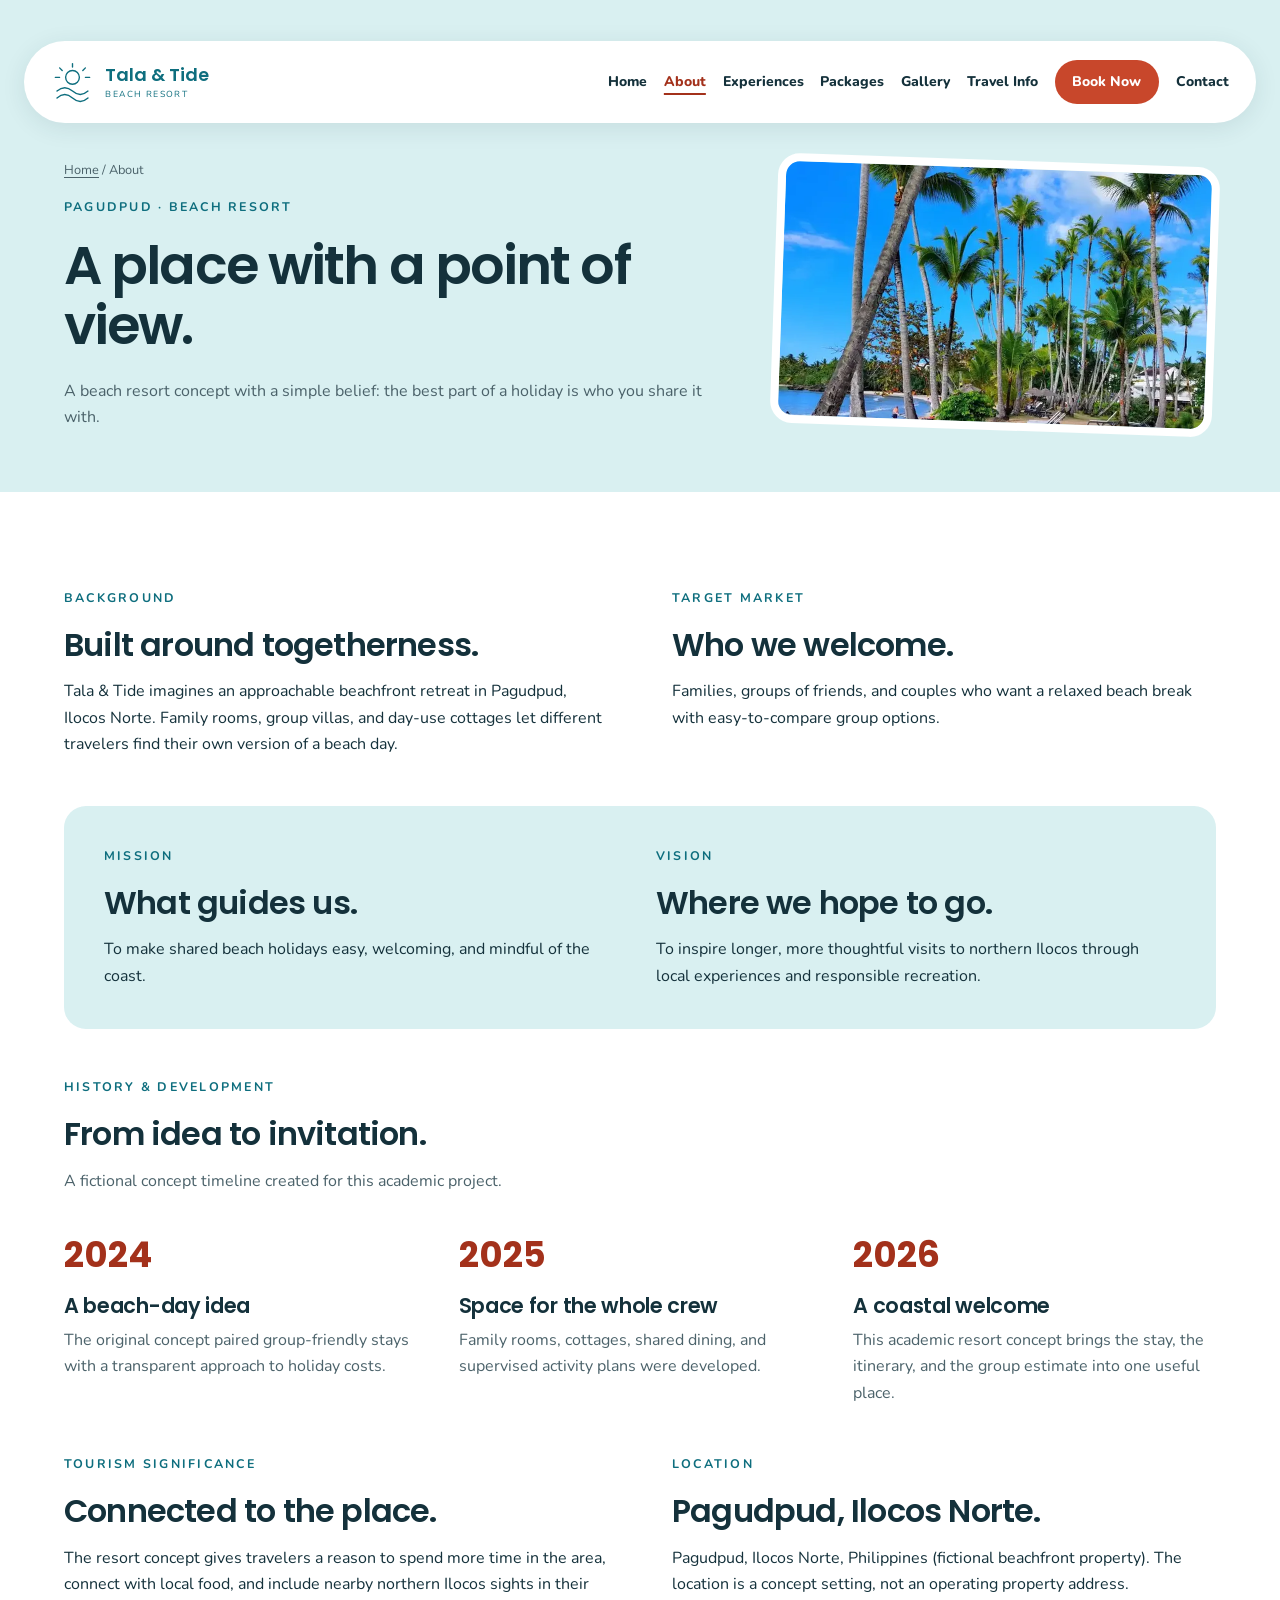
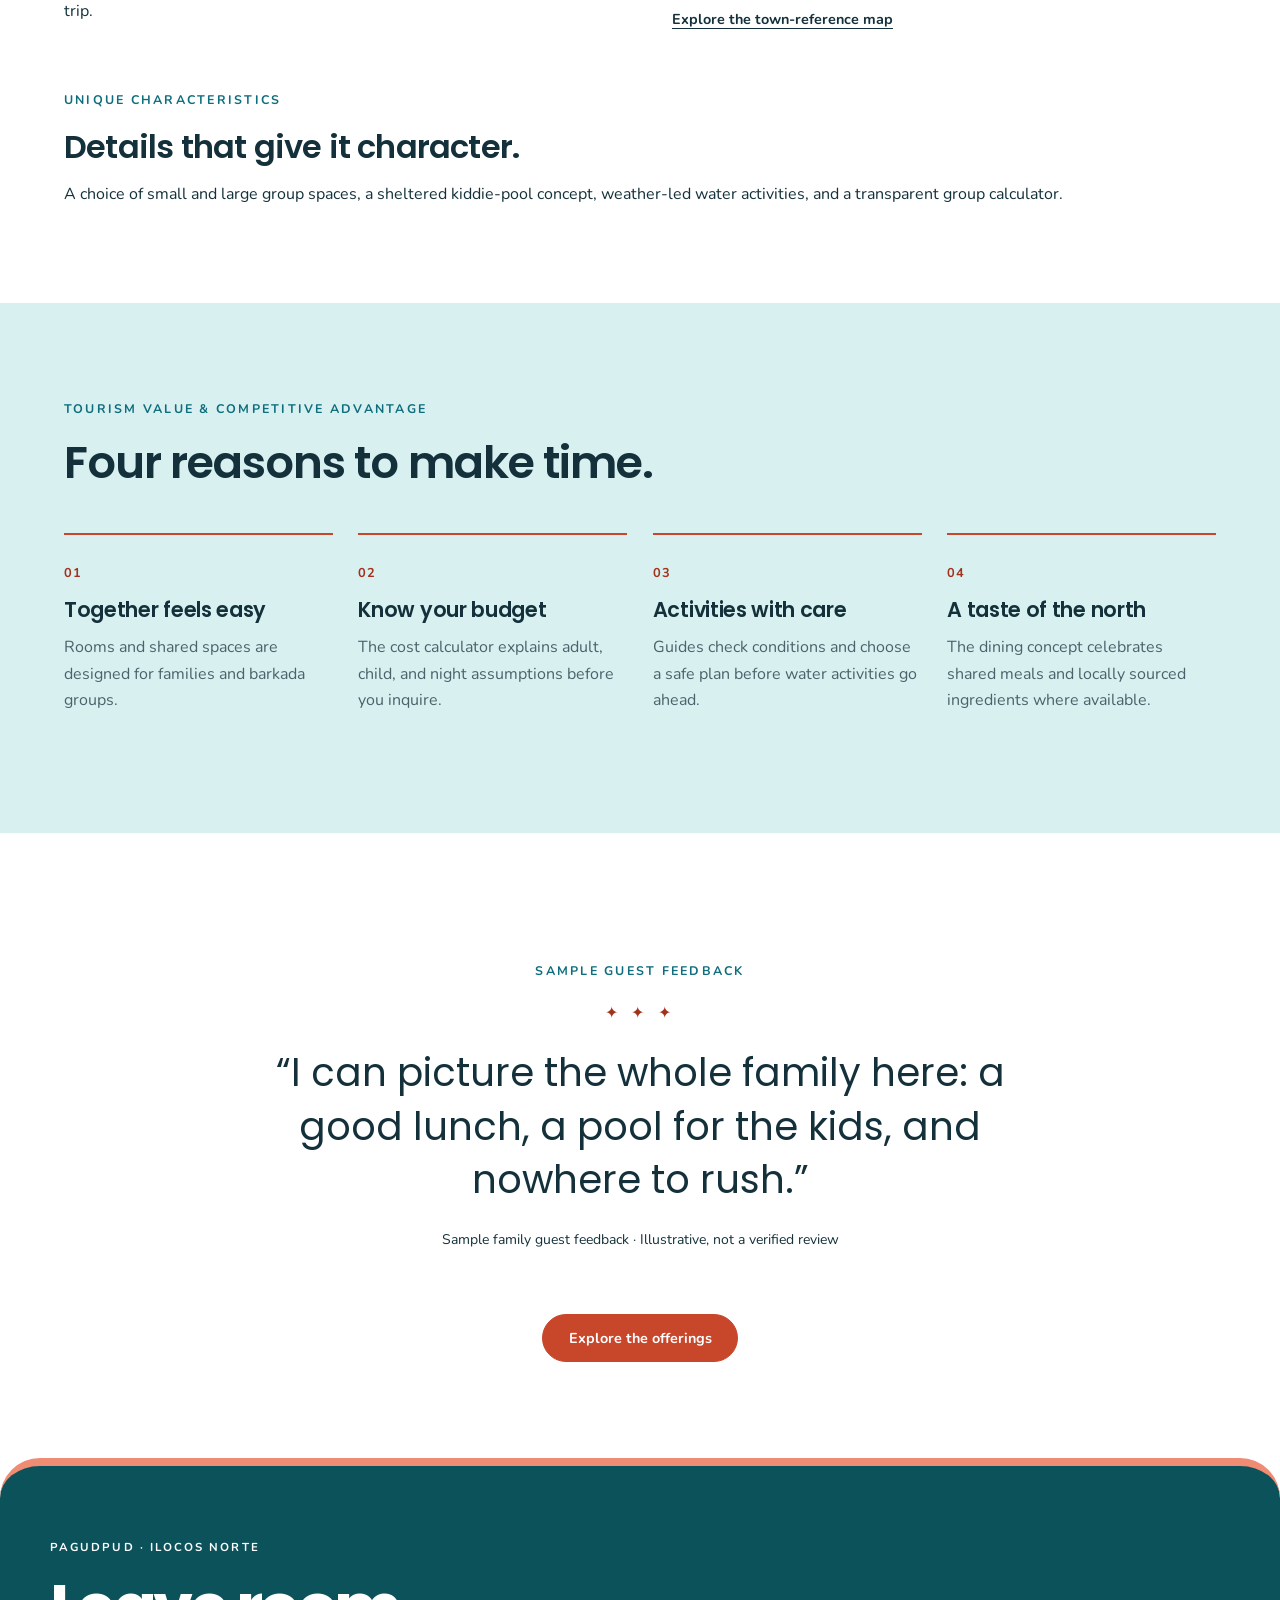
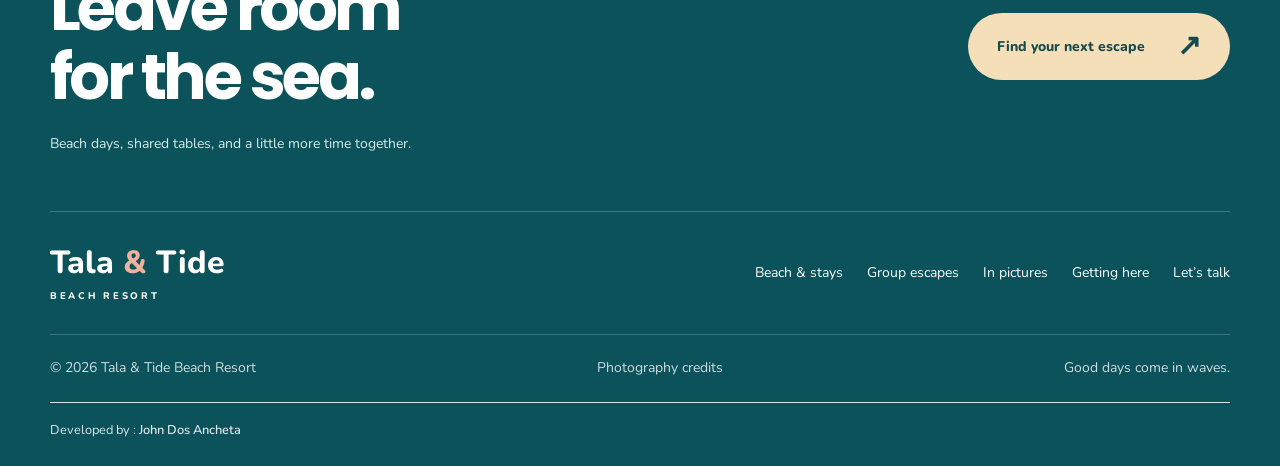
==== commit ab90bf8f: "Restore full developer names in website footers" ====
--- a/about.html
+++ b/about.html
@@ -1 +1 @@
-<!DOCTYPE html><html lang="en"><head><meta charset="UTF-8"><meta name="viewport" content="width=device-width, initial-scale=1"><title>Our Coastal Story &amp; Family Concept | Tala &amp; Tide Resort</title><meta name="description" content="Discover the Tala &amp; Tide Beach Resort story. Learn how the Pagudpud concept brings family rooms, group stays, coastal care, and shared holidays together."><meta name="theme-color" content="#0E6E7E"><meta property="og:type" content="website"><meta property="og:title" content="Our Coastal Story &amp; Family Concept | Tala &amp; Tide Resort"><meta property="og:description" content="Discover the Tala &amp; Tide Beach Resort story. Learn how the Pagudpud concept brings family rooms, group stays, coastal care, and shared holidays together."><meta property="og:site_name" content="Tala &amp; Tide Beach Resort"><link rel="icon" type="image/svg+xml" href="data:image/svg+xml,%3Csvg%20xmlns%3D%22http%3A//www.w3.org/2000/svg%22%20viewBox%3D%220%200%2050%2050%22%3E%3Crect%20width%3D%2250%22%20height%3D%2250%22%20rx%3D%2212%22%20fill%3D%22%230E6E7E%22/%3E%3Cg%20transform%3D%22translate%283%203%29%20scale%28.88%29%22%20fill%3D%22none%22%20stroke%3D%22%23fff%22%20stroke-width%3D%222%22%3E%3Ccircle%20cx%3D%2225%22%20cy%3D%2219%22%20r%3D%228%22/%3E%3Cpath%20d%3D%22M25%203v4M10%208l3%203M40%208l-3%203M5%2019h5M40%2019h5M7%2035q9-8%2018%200t18%200M7%2043q9-8%2018%200t18%200%22/%3E%3C/g%3E%3C/svg%3E"><link rel="preload" href="fonts/nunito-latin.woff2" as="font" type="font/woff2" crossorigin><link rel="preload" href="fonts/poppins-600-latin.woff2" as="font" type="font/woff2" crossorigin><link rel="stylesheet" href="css/style.css"><script defer src="js/form-config.js"></script><script defer src="js/site-data.js"></script><script defer src="js/main.js"></script></head><body class="coast"><a class="skip-link" href="#main">Skip to content</a><header class="site-header"><div class="header-inner "><a class="brand" href="index.html"><svg class="brand-mark" viewBox="0 0 50 50" fill="none" stroke="currentColor" stroke-width="1.6" stroke-linecap="round" stroke-linejoin="round" aria-hidden="true"><circle cx="25" cy="19" r="8"/><path d="M25 3v4M10 8l3 3M40 8l-3 3M5 19h5M40 19h5M7 35q9-8 18 0t18 0M7 43q9-8 18 0t18 0"/></svg><span class="brand-text"><strong>Tala &amp; Tide</strong><span>Beach resort</span></span><span class="sr-only">Home</span></a><button class="menu-toggle" aria-controls="site-nav" aria-expanded="false" aria-label="Open navigation"><svg viewBox="0 0 24 24" fill="none" stroke="currentColor" stroke-width="1.6" aria-hidden="true"><path d="M3 6h18M3 12h18M3 18h18"/></svg></button><nav class="site-nav" id="site-nav" aria-label="Main navigation"><span class="nav-mobile-brand">Tala &amp; Tide</span><button class="menu-close" aria-label="Close navigation">×</button><ul class="nav-list"><li><a  href="index.html" >Home</a></li><li><a  href="about.html" aria-current="page">About</a></li><li><a  href="stay.html" >Experiences</a></li><li><a  href="packages.html" >Packages</a></li><li><a  href="gallery.html" >Gallery</a></li><li><a  href="travel-info.html" >Travel Info</a></li><li><a class="nav-book" href="booking.html" >Book Now</a></li><li><a  href="contact.html" >Contact</a></li></ul></nav></div></header><main id="main"><section class="subhero"><div class="wrap"><div><div class="breadcrumb"><a href="index.html">Home</a> / About</div><span class="eyebrow">Pagudpud · Beach resort</span><h1>A place with a point of view.</h1><p class="muted">A beach resort concept with a simple belief: the best part of a holiday is who you share it with.</p></div><img class="" src="images/palm-beach.webp" srcset="images/palm-beach-480.webp 480w, images/palm-beach-640.webp 640w, images/palm-beach-960.webp 960w, images/palm-beach.webp 1100w" sizes="(max-width:767px) calc(100vw - 32px), (max-width:1023px) 50vw, 40vw" alt="Palm trees and sandy shoreline beneath a clear sky" width="1100" height="1467" fetchpriority="high" decoding="async"></div></section><section class="section"><div class="wrap about-grid"><div class="about-block"><span class="eyebrow">Background</span><h2>Built around togetherness.</h2><p>Tala &amp; Tide imagines an approachable beachfront retreat in Pagudpud, Ilocos Norte. Family rooms, group villas, and day-use cottages let different travelers find their own version of a beach day.</p></div><div class="about-block"><span class="eyebrow">Target market</span><h2>Who we welcome.</h2><p>Families, groups of friends, and couples who want a relaxed beach break with easy-to-compare group options.</p></div><div class="about-block wide mission-vision"><div><span class="eyebrow">Mission</span><h2>What guides us.</h2><p>To make shared beach holidays easy, welcoming, and mindful of the coast.</p></div><div><span class="eyebrow">Vision</span><h2>Where we hope to go.</h2><p>To inspire longer, more thoughtful visits to northern Ilocos through local experiences and responsible recreation.</p></div></div><div class="about-block wide"><span class="eyebrow">History & development</span><h2>From idea to invitation.</h2><p class="muted" style="margin-top:1rem">A fictional concept timeline created for this academic project.</p><div class="timeline"><div><strong>2024</strong><h3>A beach-day idea</h3><p class="muted">The original concept paired group-friendly stays with a transparent approach to holiday costs.</p></div><div><strong>2025</strong><h3>Space for the whole crew</h3><p class="muted">Family rooms, cottages, shared dining, and supervised activity plans were developed.</p></div><div><strong>2026</strong><h3>A coastal welcome</h3><p class="muted">This academic resort concept brings the stay, the itinerary, and the group estimate into one useful place.</p></div></div></div><div class="about-block"><span class="eyebrow">Tourism significance</span><h2>Connected to the place.</h2><p>The resort concept gives travelers a reason to spend more time in the area, connect with local food, and include nearby northern Ilocos sights in their trip.</p></div><div class="about-block"><span class="eyebrow">Location</span><h2>Pagudpud, Ilocos Norte.</h2><p>Pagudpud, Ilocos Norte, Philippines (fictional beachfront property). The location is a concept setting, not an operating property address.</p><a class="text-link" href="travel-info.html#location-map">Explore the town-reference map</a></div><div class="about-block wide"><span class="eyebrow">Unique characteristics</span><h2>Details that give it character.</h2><p>A choice of small and large group spaces, a sheltered kiddie-pool concept, weather-led water activities, and a transparent group calculator.</p></div></div></section><section class="section panel-section"><div class="wrap"><div class="section-heading"><div><span class="eyebrow">Tourism value & competitive advantage</span><h2>Four reasons to make time.</h2></div><div></div></div><div class="feature-grid"><div class="feature-tile"><span class="feature-index">01</span><h3>Together feels easy</h3><p class="muted">Rooms and shared spaces are designed for families and barkada groups.</p></div><div class="feature-tile"><span class="feature-index">02</span><h3>Know your budget</h3><p class="muted">The cost calculator explains adult, child, and night assumptions before you inquire.</p></div><div class="feature-tile"><span class="feature-index">03</span><h3>Activities with care</h3><p class="muted">Guides check conditions and choose a safe plan before water activities go ahead.</p></div><div class="feature-tile"><span class="feature-index">04</span><h3>A taste of the north</h3><p class="muted">The dining concept celebrates shared meals and locally sourced ingredients where available.</p></div></div></div></section><section class="section"><div class="wrap"><div class="review reveal"><span class="eyebrow">Sample guest feedback</span><span class="stars" aria-hidden="true">✦ ✦ ✦</span><blockquote>“I can picture the whole family here: a good lunch, a pool for the kids, and nowhere to rush.”</blockquote><cite>Sample family guest feedback · Illustrative, not a verified review</cite></div><div class="actions" style="justify-content:center"><a class="button " href="stay.html">Explore the offerings</a></div></div></section></main><footer class="site-footer footer-redesign tide-footer"><div class="footer-shell"><div class="tide-invitation"><div><p class="footer-label">Pagudpud · Ilocos Norte</p><h2>Leave room<br>for the sea.</h2><p>Beach days, shared tables, and a little more time together.</p></div><a class="tide-cta" href="packages.html">Find your next escape <span aria-hidden="true">↗</span></a></div><div class="tide-dock"><a class="tide-wordmark" href="index.html">Tala <span>&amp;</span> Tide<small>BEACH RESORT</small></a><nav class="footer-nav" aria-label="Footer navigation"><a href="stay.html">Beach &amp; stays</a><a href="packages.html">Group escapes</a><a href="gallery.html">In pictures</a><a href="travel-info.html">Getting here</a><a href="contact.html">Let’s talk</a></nav></div><div class="footer-end footer-fine"><p>© 2026 Tala &amp; Tide Beach Resort</p><a href="gallery.html#photo-credits">Photography credits</a><p>Good days come in waves.</p></div></div></footer></body></html>+<!DOCTYPE html><html lang="en"><head><meta charset="UTF-8"><meta name="viewport" content="width=device-width, initial-scale=1"><title>Our Coastal Story &amp; Family Concept | Tala &amp; Tide Resort</title><meta name="description" content="Discover the Tala &amp; Tide Beach Resort story. Learn how the Pagudpud concept brings family rooms, group stays, coastal care, and shared holidays together."><meta name="theme-color" content="#0E6E7E"><meta property="og:type" content="website"><meta property="og:title" content="Our Coastal Story &amp; Family Concept | Tala &amp; Tide Resort"><meta property="og:description" content="Discover the Tala &amp; Tide Beach Resort story. Learn how the Pagudpud concept brings family rooms, group stays, coastal care, and shared holidays together."><meta property="og:site_name" content="Tala &amp; Tide Beach Resort"><link rel="icon" type="image/svg+xml" href="data:image/svg+xml,%3Csvg%20xmlns%3D%22http%3A//www.w3.org/2000/svg%22%20viewBox%3D%220%200%2050%2050%22%3E%3Crect%20width%3D%2250%22%20height%3D%2250%22%20rx%3D%2212%22%20fill%3D%22%230E6E7E%22/%3E%3Cg%20transform%3D%22translate%283%203%29%20scale%28.88%29%22%20fill%3D%22none%22%20stroke%3D%22%23fff%22%20stroke-width%3D%222%22%3E%3Ccircle%20cx%3D%2225%22%20cy%3D%2219%22%20r%3D%228%22/%3E%3Cpath%20d%3D%22M25%203v4M10%208l3%203M40%208l-3%203M5%2019h5M40%2019h5M7%2035q9-8%2018%200t18%200M7%2043q9-8%2018%200t18%200%22/%3E%3C/g%3E%3C/svg%3E"><link rel="preload" href="fonts/nunito-latin.woff2" as="font" type="font/woff2" crossorigin><link rel="preload" href="fonts/poppins-600-latin.woff2" as="font" type="font/woff2" crossorigin><link rel="stylesheet" href="css/style.css"><script defer src="js/form-config.js"></script><script defer src="js/site-data.js"></script><script defer src="js/main.js"></script></head><body class="coast"><a class="skip-link" href="#main">Skip to content</a><header class="site-header"><div class="header-inner "><a class="brand" href="index.html"><svg class="brand-mark" viewBox="0 0 50 50" fill="none" stroke="currentColor" stroke-width="1.6" stroke-linecap="round" stroke-linejoin="round" aria-hidden="true"><circle cx="25" cy="19" r="8"/><path d="M25 3v4M10 8l3 3M40 8l-3 3M5 19h5M40 19h5M7 35q9-8 18 0t18 0M7 43q9-8 18 0t18 0"/></svg><span class="brand-text"><strong>Tala &amp; Tide</strong><span>Beach resort</span></span><span class="sr-only">Home</span></a><button class="menu-toggle" aria-controls="site-nav" aria-expanded="false" aria-label="Open navigation"><svg viewBox="0 0 24 24" fill="none" stroke="currentColor" stroke-width="1.6" aria-hidden="true"><path d="M3 6h18M3 12h18M3 18h18"/></svg></button><nav class="site-nav" id="site-nav" aria-label="Main navigation"><span class="nav-mobile-brand">Tala &amp; Tide</span><button class="menu-close" aria-label="Close navigation">×</button><ul class="nav-list"><li><a  href="index.html" >Home</a></li><li><a  href="about.html" aria-current="page">About</a></li><li><a  href="stay.html" >Experiences</a></li><li><a  href="packages.html" >Packages</a></li><li><a  href="gallery.html" >Gallery</a></li><li><a  href="travel-info.html" >Travel Info</a></li><li><a class="nav-book" href="booking.html" >Book Now</a></li><li><a  href="contact.html" >Contact</a></li></ul></nav></div></header><main id="main"><section class="subhero"><div class="wrap"><div><div class="breadcrumb"><a href="index.html">Home</a> / About</div><span class="eyebrow">Pagudpud · Beach resort</span><h1>A place with a point of view.</h1><p class="muted">A beach resort concept with a simple belief: the best part of a holiday is who you share it with.</p></div><img class="" src="images/palm-beach.webp" srcset="images/palm-beach-480.webp 480w, images/palm-beach-640.webp 640w, images/palm-beach-960.webp 960w, images/palm-beach.webp 1100w" sizes="(max-width:767px) calc(100vw - 32px), (max-width:1023px) 50vw, 40vw" alt="Palm trees and sandy shoreline beneath a clear sky" width="1100" height="1467" fetchpriority="high" decoding="async"></div></section><section class="section"><div class="wrap about-grid"><div class="about-block"><span class="eyebrow">Background</span><h2>Built around togetherness.</h2><p>Tala &amp; Tide imagines an approachable beachfront retreat in Pagudpud, Ilocos Norte. Family rooms, group villas, and day-use cottages let different travelers find their own version of a beach day.</p></div><div class="about-block"><span class="eyebrow">Target market</span><h2>Who we welcome.</h2><p>Families, groups of friends, and couples who want a relaxed beach break with easy-to-compare group options.</p></div><div class="about-block wide mission-vision"><div><span class="eyebrow">Mission</span><h2>What guides us.</h2><p>To make shared beach holidays easy, welcoming, and mindful of the coast.</p></div><div><span class="eyebrow">Vision</span><h2>Where we hope to go.</h2><p>To inspire longer, more thoughtful visits to northern Ilocos through local experiences and responsible recreation.</p></div></div><div class="about-block wide"><span class="eyebrow">History & development</span><h2>From idea to invitation.</h2><p class="muted" style="margin-top:1rem">A fictional concept timeline created for this academic project.</p><div class="timeline"><div><strong>2024</strong><h3>A beach-day idea</h3><p class="muted">The original concept paired group-friendly stays with a transparent approach to holiday costs.</p></div><div><strong>2025</strong><h3>Space for the whole crew</h3><p class="muted">Family rooms, cottages, shared dining, and supervised activity plans were developed.</p></div><div><strong>2026</strong><h3>A coastal welcome</h3><p class="muted">This academic resort concept brings the stay, the itinerary, and the group estimate into one useful place.</p></div></div></div><div class="about-block"><span class="eyebrow">Tourism significance</span><h2>Connected to the place.</h2><p>The resort concept gives travelers a reason to spend more time in the area, connect with local food, and include nearby northern Ilocos sights in their trip.</p></div><div class="about-block"><span class="eyebrow">Location</span><h2>Pagudpud, Ilocos Norte.</h2><p>Pagudpud, Ilocos Norte, Philippines (fictional beachfront property). The location is a concept setting, not an operating property address.</p><a class="text-link" href="travel-info.html#location-map">Explore the town-reference map</a></div><div class="about-block wide"><span class="eyebrow">Unique characteristics</span><h2>Details that give it character.</h2><p>A choice of small and large group spaces, a sheltered kiddie-pool concept, weather-led water activities, and a transparent group calculator.</p></div></div></section><section class="section panel-section"><div class="wrap"><div class="section-heading"><div><span class="eyebrow">Tourism value & competitive advantage</span><h2>Four reasons to make time.</h2></div><div></div></div><div class="feature-grid"><div class="feature-tile"><span class="feature-index">01</span><h3>Together feels easy</h3><p class="muted">Rooms and shared spaces are designed for families and barkada groups.</p></div><div class="feature-tile"><span class="feature-index">02</span><h3>Know your budget</h3><p class="muted">The cost calculator explains adult, child, and night assumptions before you inquire.</p></div><div class="feature-tile"><span class="feature-index">03</span><h3>Activities with care</h3><p class="muted">Guides check conditions and choose a safe plan before water activities go ahead.</p></div><div class="feature-tile"><span class="feature-index">04</span><h3>A taste of the north</h3><p class="muted">The dining concept celebrates shared meals and locally sourced ingredients where available.</p></div></div></div></section><section class="section"><div class="wrap"><div class="review reveal"><span class="eyebrow">Sample guest feedback</span><span class="stars" aria-hidden="true">✦ ✦ ✦</span><blockquote>“I can picture the whole family here: a good lunch, a pool for the kids, and nowhere to rush.”</blockquote><cite>Sample family guest feedback · Illustrative, not a verified review</cite></div><div class="actions" style="justify-content:center"><a class="button " href="stay.html">Explore the offerings</a></div></div></section></main><footer class="site-footer footer-redesign tide-footer"><div class="footer-shell"><div class="tide-invitation"><div><p class="footer-label">Pagudpud · Ilocos Norte</p><h2>Leave room<br>for the sea.</h2><p>Beach days, shared tables, and a little more time together.</p></div><a class="tide-cta" href="packages.html">Find your next escape <span aria-hidden="true">↗</span></a></div><div class="tide-dock"><a class="tide-wordmark" href="index.html">Tala <span>&amp;</span> Tide<small>BEACH RESORT</small></a><nav class="footer-nav" aria-label="Footer navigation"><a href="stay.html">Beach &amp; stays</a><a href="packages.html">Group escapes</a><a href="gallery.html">In pictures</a><a href="travel-info.html">Getting here</a><a href="contact.html">Let’s talk</a></nav></div><div class="footer-end footer-fine"><p>© 2026 Tala &amp; Tide Beach Resort</p><a href="gallery.html#photo-credits">Photography credits</a><p>Good days come in waves.</p></div><div class="developer-credit"><p>Developed by : <strong>John Dos Ancheta</strong></p></div></div></footer></body></html>
--- a/css/style.css
+++ b/css/style.css
@@ -172,3 +172,10 @@
 @media(max-width:767px){.tide-invitation{padding:3rem 0;align-items:flex-start;flex-direction:column;gap:1.8rem}.tide-dock{align-items:flex-start;flex-direction:column}.tide-cta{white-space:normal}}
 
 .site-footer.footer-redesign a.tide-wordmark{font-size:2rem}.site-footer.footer-redesign .tide-invitation h2{text-transform:none;font-family:var(--heading-font)}
+
+/* Developer attribution */
+.footer-redesign .developer-credit{border-top:1px solid currentColor;padding:1.1rem 0 1.5rem;opacity:.85}
+.footer-redesign .developer-credit p{font-size:.8rem;margin:0;line-height:1.7}
+.footer-redesign .developer-credit strong{font-weight:600}
+.footer-redesign .developer-credit .developer-strand{display:block}
+.aurelia-footer .developer-credit{text-align:center}
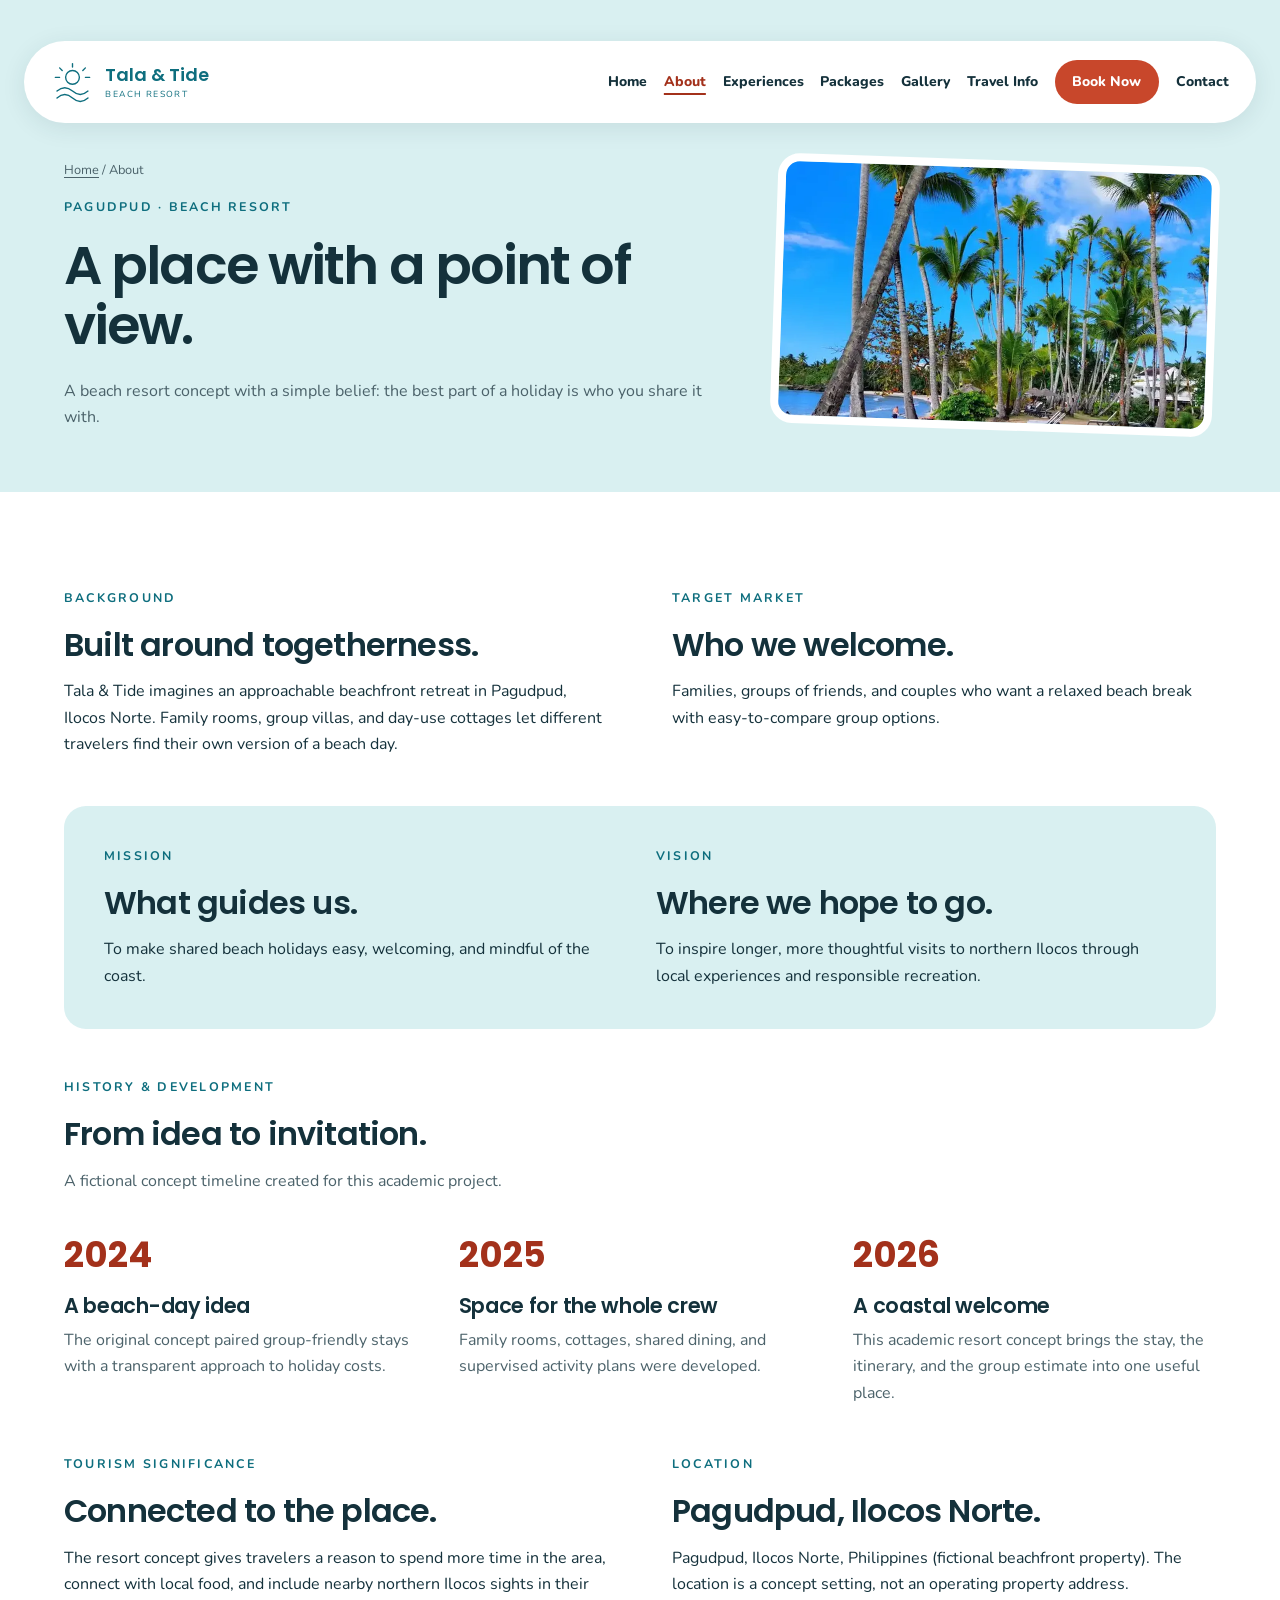
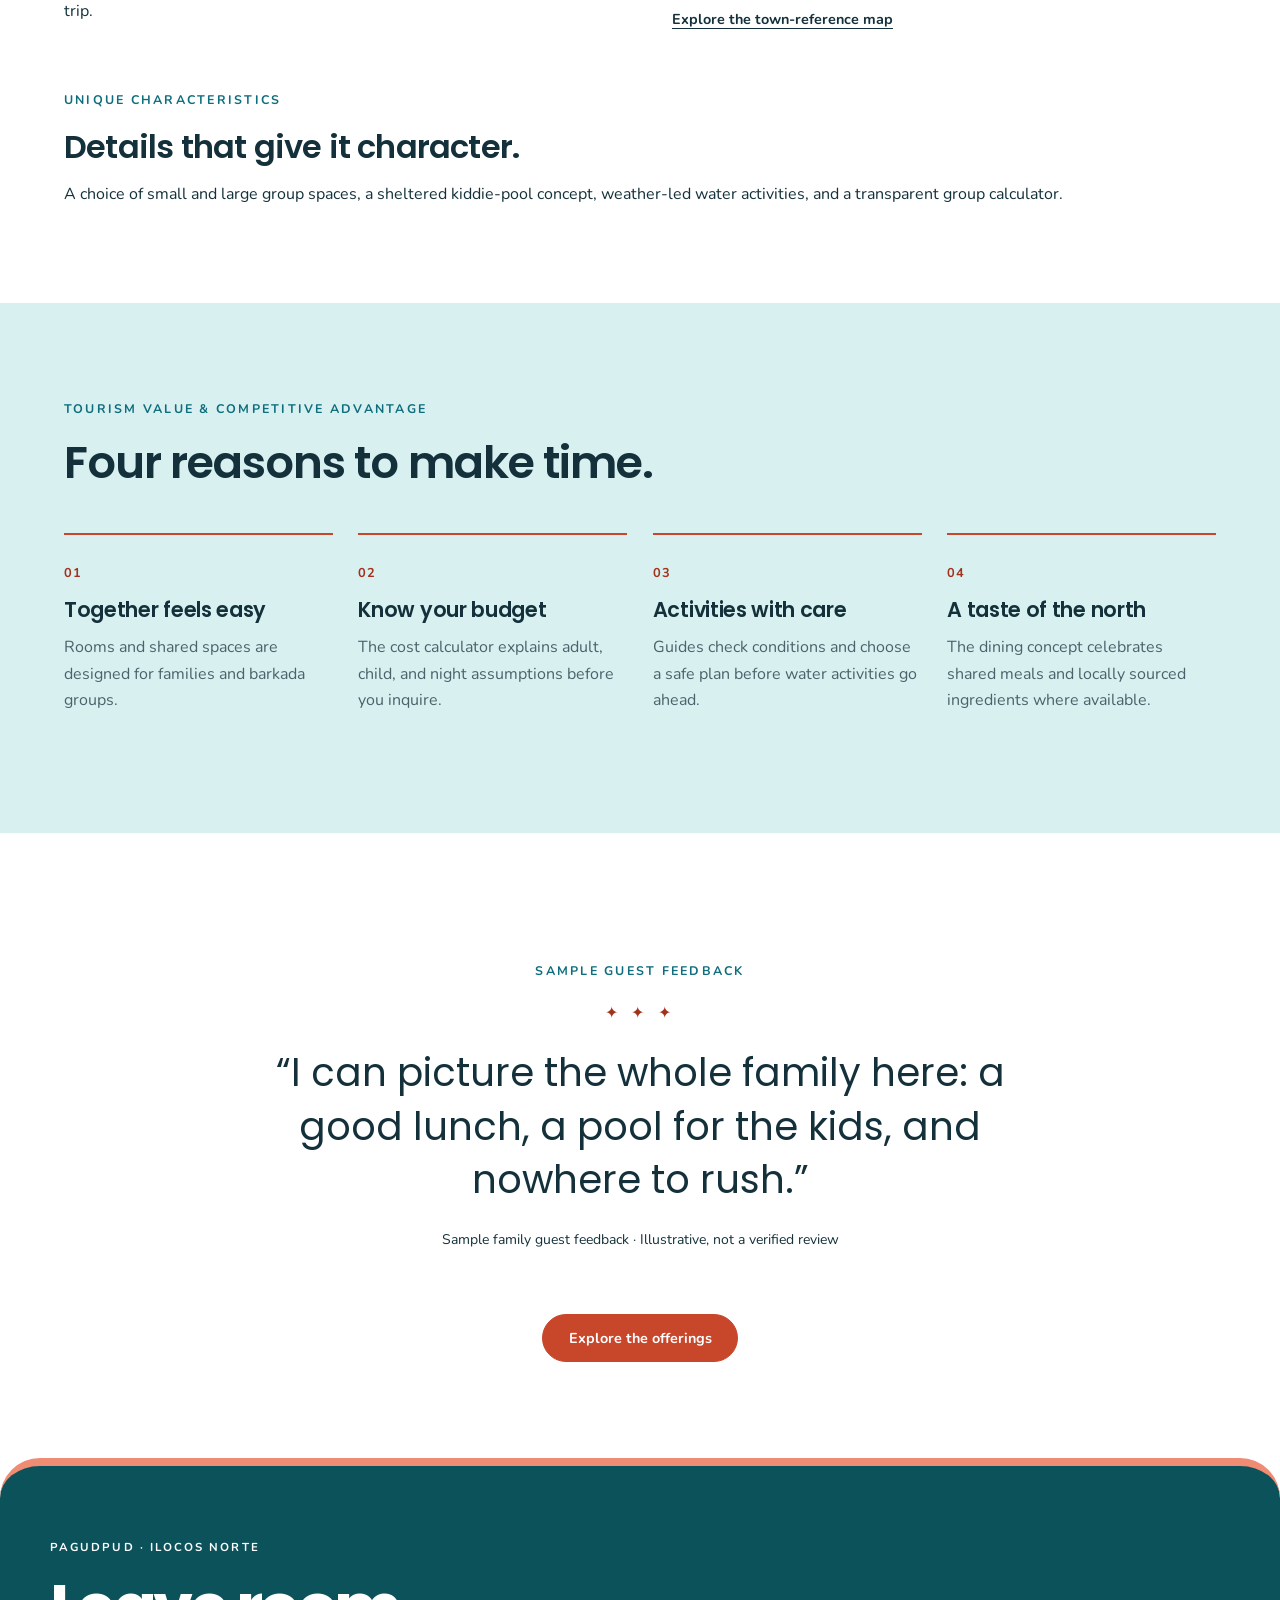
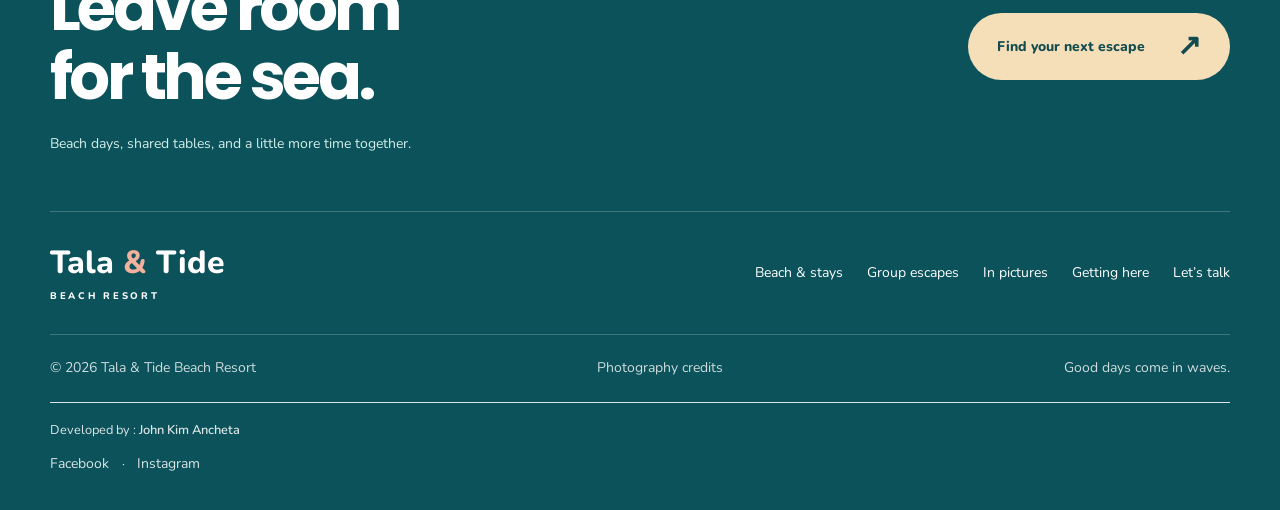
==== commit 1182e852: "Update developer social accounts and John Kim Ancheta credit" ====
--- a/about.html
+++ b/about.html
@@ -1 +1 @@
-<!DOCTYPE html><html lang="en"><head><meta charset="UTF-8"><meta name="viewport" content="width=device-width, initial-scale=1"><title>Our Coastal Story &amp; Family Concept | Tala &amp; Tide Resort</title><meta name="description" content="Discover the Tala &amp; Tide Beach Resort story. Learn how the Pagudpud concept brings family rooms, group stays, coastal care, and shared holidays together."><meta name="theme-color" content="#0E6E7E"><meta property="og:type" content="website"><meta property="og:title" content="Our Coastal Story &amp; Family Concept | Tala &amp; Tide Resort"><meta property="og:description" content="Discover the Tala &amp; Tide Beach Resort story. Learn how the Pagudpud concept brings family rooms, group stays, coastal care, and shared holidays together."><meta property="og:site_name" content="Tala &amp; Tide Beach Resort"><link rel="icon" type="image/svg+xml" href="data:image/svg+xml,%3Csvg%20xmlns%3D%22http%3A//www.w3.org/2000/svg%22%20viewBox%3D%220%200%2050%2050%22%3E%3Crect%20width%3D%2250%22%20height%3D%2250%22%20rx%3D%2212%22%20fill%3D%22%230E6E7E%22/%3E%3Cg%20transform%3D%22translate%283%203%29%20scale%28.88%29%22%20fill%3D%22none%22%20stroke%3D%22%23fff%22%20stroke-width%3D%222%22%3E%3Ccircle%20cx%3D%2225%22%20cy%3D%2219%22%20r%3D%228%22/%3E%3Cpath%20d%3D%22M25%203v4M10%208l3%203M40%208l-3%203M5%2019h5M40%2019h5M7%2035q9-8%2018%200t18%200M7%2043q9-8%2018%200t18%200%22/%3E%3C/g%3E%3C/svg%3E"><link rel="preload" href="fonts/nunito-latin.woff2" as="font" type="font/woff2" crossorigin><link rel="preload" href="fonts/poppins-600-latin.woff2" as="font" type="font/woff2" crossorigin><link rel="stylesheet" href="css/style.css"><script defer src="js/form-config.js"></script><script defer src="js/site-data.js"></script><script defer src="js/main.js"></script></head><body class="coast"><a class="skip-link" href="#main">Skip to content</a><header class="site-header"><div class="header-inner "><a class="brand" href="index.html"><svg class="brand-mark" viewBox="0 0 50 50" fill="none" stroke="currentColor" stroke-width="1.6" stroke-linecap="round" stroke-linejoin="round" aria-hidden="true"><circle cx="25" cy="19" r="8"/><path d="M25 3v4M10 8l3 3M40 8l-3 3M5 19h5M40 19h5M7 35q9-8 18 0t18 0M7 43q9-8 18 0t18 0"/></svg><span class="brand-text"><strong>Tala &amp; Tide</strong><span>Beach resort</span></span><span class="sr-only">Home</span></a><button class="menu-toggle" aria-controls="site-nav" aria-expanded="false" aria-label="Open navigation"><svg viewBox="0 0 24 24" fill="none" stroke="currentColor" stroke-width="1.6" aria-hidden="true"><path d="M3 6h18M3 12h18M3 18h18"/></svg></button><nav class="site-nav" id="site-nav" aria-label="Main navigation"><span class="nav-mobile-brand">Tala &amp; Tide</span><button class="menu-close" aria-label="Close navigation">×</button><ul class="nav-list"><li><a  href="index.html" >Home</a></li><li><a  href="about.html" aria-current="page">About</a></li><li><a  href="stay.html" >Experiences</a></li><li><a  href="packages.html" >Packages</a></li><li><a  href="gallery.html" >Gallery</a></li><li><a  href="travel-info.html" >Travel Info</a></li><li><a class="nav-book" href="booking.html" >Book Now</a></li><li><a  href="contact.html" >Contact</a></li></ul></nav></div></header><main id="main"><section class="subhero"><div class="wrap"><div><div class="breadcrumb"><a href="index.html">Home</a> / About</div><span class="eyebrow">Pagudpud · Beach resort</span><h1>A place with a point of view.</h1><p class="muted">A beach resort concept with a simple belief: the best part of a holiday is who you share it with.</p></div><img class="" src="images/palm-beach.webp" srcset="images/palm-beach-480.webp 480w, images/palm-beach-640.webp 640w, images/palm-beach-960.webp 960w, images/palm-beach.webp 1100w" sizes="(max-width:767px) calc(100vw - 32px), (max-width:1023px) 50vw, 40vw" alt="Palm trees and sandy shoreline beneath a clear sky" width="1100" height="1467" fetchpriority="high" decoding="async"></div></section><section class="section"><div class="wrap about-grid"><div class="about-block"><span class="eyebrow">Background</span><h2>Built around togetherness.</h2><p>Tala &amp; Tide imagines an approachable beachfront retreat in Pagudpud, Ilocos Norte. Family rooms, group villas, and day-use cottages let different travelers find their own version of a beach day.</p></div><div class="about-block"><span class="eyebrow">Target market</span><h2>Who we welcome.</h2><p>Families, groups of friends, and couples who want a relaxed beach break with easy-to-compare group options.</p></div><div class="about-block wide mission-vision"><div><span class="eyebrow">Mission</span><h2>What guides us.</h2><p>To make shared beach holidays easy, welcoming, and mindful of the coast.</p></div><div><span class="eyebrow">Vision</span><h2>Where we hope to go.</h2><p>To inspire longer, more thoughtful visits to northern Ilocos through local experiences and responsible recreation.</p></div></div><div class="about-block wide"><span class="eyebrow">History & development</span><h2>From idea to invitation.</h2><p class="muted" style="margin-top:1rem">A fictional concept timeline created for this academic project.</p><div class="timeline"><div><strong>2024</strong><h3>A beach-day idea</h3><p class="muted">The original concept paired group-friendly stays with a transparent approach to holiday costs.</p></div><div><strong>2025</strong><h3>Space for the whole crew</h3><p class="muted">Family rooms, cottages, shared dining, and supervised activity plans were developed.</p></div><div><strong>2026</strong><h3>A coastal welcome</h3><p class="muted">This academic resort concept brings the stay, the itinerary, and the group estimate into one useful place.</p></div></div></div><div class="about-block"><span class="eyebrow">Tourism significance</span><h2>Connected to the place.</h2><p>The resort concept gives travelers a reason to spend more time in the area, connect with local food, and include nearby northern Ilocos sights in their trip.</p></div><div class="about-block"><span class="eyebrow">Location</span><h2>Pagudpud, Ilocos Norte.</h2><p>Pagudpud, Ilocos Norte, Philippines (fictional beachfront property). The location is a concept setting, not an operating property address.</p><a class="text-link" href="travel-info.html#location-map">Explore the town-reference map</a></div><div class="about-block wide"><span class="eyebrow">Unique characteristics</span><h2>Details that give it character.</h2><p>A choice of small and large group spaces, a sheltered kiddie-pool concept, weather-led water activities, and a transparent group calculator.</p></div></div></section><section class="section panel-section"><div class="wrap"><div class="section-heading"><div><span class="eyebrow">Tourism value & competitive advantage</span><h2>Four reasons to make time.</h2></div><div></div></div><div class="feature-grid"><div class="feature-tile"><span class="feature-index">01</span><h3>Together feels easy</h3><p class="muted">Rooms and shared spaces are designed for families and barkada groups.</p></div><div class="feature-tile"><span class="feature-index">02</span><h3>Know your budget</h3><p class="muted">The cost calculator explains adult, child, and night assumptions before you inquire.</p></div><div class="feature-tile"><span class="feature-index">03</span><h3>Activities with care</h3><p class="muted">Guides check conditions and choose a safe plan before water activities go ahead.</p></div><div class="feature-tile"><span class="feature-index">04</span><h3>A taste of the north</h3><p class="muted">The dining concept celebrates shared meals and locally sourced ingredients where available.</p></div></div></div></section><section class="section"><div class="wrap"><div class="review reveal"><span class="eyebrow">Sample guest feedback</span><span class="stars" aria-hidden="true">✦ ✦ ✦</span><blockquote>“I can picture the whole family here: a good lunch, a pool for the kids, and nowhere to rush.”</blockquote><cite>Sample family guest feedback · Illustrative, not a verified review</cite></div><div class="actions" style="justify-content:center"><a class="button " href="stay.html">Explore the offerings</a></div></div></section></main><footer class="site-footer footer-redesign tide-footer"><div class="footer-shell"><div class="tide-invitation"><div><p class="footer-label">Pagudpud · Ilocos Norte</p><h2>Leave room<br>for the sea.</h2><p>Beach days, shared tables, and a little more time together.</p></div><a class="tide-cta" href="packages.html">Find your next escape <span aria-hidden="true">↗</span></a></div><div class="tide-dock"><a class="tide-wordmark" href="index.html">Tala <span>&amp;</span> Tide<small>BEACH RESORT</small></a><nav class="footer-nav" aria-label="Footer navigation"><a href="stay.html">Beach &amp; stays</a><a href="packages.html">Group escapes</a><a href="gallery.html">In pictures</a><a href="travel-info.html">Getting here</a><a href="contact.html">Let’s talk</a></nav></div><div class="footer-end footer-fine"><p>© 2026 Tala &amp; Tide Beach Resort</p><a href="gallery.html#photo-credits">Photography credits</a><p>Good days come in waves.</p></div><div class="developer-credit"><p>Developed by : <strong>John Dos Ancheta</strong></p></div></div></footer></body></html>+<!DOCTYPE html><html lang="en"><head><meta charset="UTF-8"><meta name="viewport" content="width=device-width, initial-scale=1"><title>Our Coastal Story &amp; Family Concept | Tala &amp; Tide Resort</title><meta name="description" content="Discover the Tala &amp; Tide Beach Resort story. Learn how the Pagudpud concept brings family rooms, group stays, coastal care, and shared holidays together."><meta name="theme-color" content="#0E6E7E"><meta property="og:type" content="website"><meta property="og:title" content="Our Coastal Story &amp; Family Concept | Tala &amp; Tide Resort"><meta property="og:description" content="Discover the Tala &amp; Tide Beach Resort story. Learn how the Pagudpud concept brings family rooms, group stays, coastal care, and shared holidays together."><meta property="og:site_name" content="Tala &amp; Tide Beach Resort"><link rel="icon" type="image/svg+xml" href="data:image/svg+xml,%3Csvg%20xmlns%3D%22http%3A//www.w3.org/2000/svg%22%20viewBox%3D%220%200%2050%2050%22%3E%3Crect%20width%3D%2250%22%20height%3D%2250%22%20rx%3D%2212%22%20fill%3D%22%230E6E7E%22/%3E%3Cg%20transform%3D%22translate%283%203%29%20scale%28.88%29%22%20fill%3D%22none%22%20stroke%3D%22%23fff%22%20stroke-width%3D%222%22%3E%3Ccircle%20cx%3D%2225%22%20cy%3D%2219%22%20r%3D%228%22/%3E%3Cpath%20d%3D%22M25%203v4M10%208l3%203M40%208l-3%203M5%2019h5M40%2019h5M7%2035q9-8%2018%200t18%200M7%2043q9-8%2018%200t18%200%22/%3E%3C/g%3E%3C/svg%3E"><link rel="preload" href="fonts/nunito-latin.woff2" as="font" type="font/woff2" crossorigin><link rel="preload" href="fonts/poppins-600-latin.woff2" as="font" type="font/woff2" crossorigin><link rel="stylesheet" href="css/style.css"><script defer src="js/form-config.js"></script><script defer src="js/site-data.js"></script><script defer src="js/main.js"></script></head><body class="coast"><a class="skip-link" href="#main">Skip to content</a><header class="site-header"><div class="header-inner "><a class="brand" href="index.html"><svg class="brand-mark" viewBox="0 0 50 50" fill="none" stroke="currentColor" stroke-width="1.6" stroke-linecap="round" stroke-linejoin="round" aria-hidden="true"><circle cx="25" cy="19" r="8"/><path d="M25 3v4M10 8l3 3M40 8l-3 3M5 19h5M40 19h5M7 35q9-8 18 0t18 0M7 43q9-8 18 0t18 0"/></svg><span class="brand-text"><strong>Tala &amp; Tide</strong><span>Beach resort</span></span><span class="sr-only">Home</span></a><button class="menu-toggle" aria-controls="site-nav" aria-expanded="false" aria-label="Open navigation"><svg viewBox="0 0 24 24" fill="none" stroke="currentColor" stroke-width="1.6" aria-hidden="true"><path d="M3 6h18M3 12h18M3 18h18"/></svg></button><nav class="site-nav" id="site-nav" aria-label="Main navigation"><span class="nav-mobile-brand">Tala &amp; Tide</span><button class="menu-close" aria-label="Close navigation">×</button><ul class="nav-list"><li><a  href="index.html" >Home</a></li><li><a  href="about.html" aria-current="page">About</a></li><li><a  href="stay.html" >Experiences</a></li><li><a  href="packages.html" >Packages</a></li><li><a  href="gallery.html" >Gallery</a></li><li><a  href="travel-info.html" >Travel Info</a></li><li><a class="nav-book" href="booking.html" >Book Now</a></li><li><a  href="contact.html" >Contact</a></li></ul></nav></div></header><main id="main"><section class="subhero"><div class="wrap"><div><div class="breadcrumb"><a href="index.html">Home</a> / About</div><span class="eyebrow">Pagudpud · Beach resort</span><h1>A place with a point of view.</h1><p class="muted">A beach resort concept with a simple belief: the best part of a holiday is who you share it with.</p></div><img class="" src="images/palm-beach.webp" srcset="images/palm-beach-480.webp 480w, images/palm-beach-640.webp 640w, images/palm-beach-960.webp 960w, images/palm-beach.webp 1100w" sizes="(max-width:767px) calc(100vw - 32px), (max-width:1023px) 50vw, 40vw" alt="Palm trees and sandy shoreline beneath a clear sky" width="1100" height="1467" fetchpriority="high" decoding="async"></div></section><section class="section"><div class="wrap about-grid"><div class="about-block"><span class="eyebrow">Background</span><h2>Built around togetherness.</h2><p>Tala &amp; Tide imagines an approachable beachfront retreat in Pagudpud, Ilocos Norte. Family rooms, group villas, and day-use cottages let different travelers find their own version of a beach day.</p></div><div class="about-block"><span class="eyebrow">Target market</span><h2>Who we welcome.</h2><p>Families, groups of friends, and couples who want a relaxed beach break with easy-to-compare group options.</p></div><div class="about-block wide mission-vision"><div><span class="eyebrow">Mission</span><h2>What guides us.</h2><p>To make shared beach holidays easy, welcoming, and mindful of the coast.</p></div><div><span class="eyebrow">Vision</span><h2>Where we hope to go.</h2><p>To inspire longer, more thoughtful visits to northern Ilocos through local experiences and responsible recreation.</p></div></div><div class="about-block wide"><span class="eyebrow">History & development</span><h2>From idea to invitation.</h2><p class="muted" style="margin-top:1rem">A fictional concept timeline created for this academic project.</p><div class="timeline"><div><strong>2024</strong><h3>A beach-day idea</h3><p class="muted">The original concept paired group-friendly stays with a transparent approach to holiday costs.</p></div><div><strong>2025</strong><h3>Space for the whole crew</h3><p class="muted">Family rooms, cottages, shared dining, and supervised activity plans were developed.</p></div><div><strong>2026</strong><h3>A coastal welcome</h3><p class="muted">This academic resort concept brings the stay, the itinerary, and the group estimate into one useful place.</p></div></div></div><div class="about-block"><span class="eyebrow">Tourism significance</span><h2>Connected to the place.</h2><p>The resort concept gives travelers a reason to spend more time in the area, connect with local food, and include nearby northern Ilocos sights in their trip.</p></div><div class="about-block"><span class="eyebrow">Location</span><h2>Pagudpud, Ilocos Norte.</h2><p>Pagudpud, Ilocos Norte, Philippines (fictional beachfront property). The location is a concept setting, not an operating property address.</p><a class="text-link" href="travel-info.html#location-map">Explore the town-reference map</a></div><div class="about-block wide"><span class="eyebrow">Unique characteristics</span><h2>Details that give it character.</h2><p>A choice of small and large group spaces, a sheltered kiddie-pool concept, weather-led water activities, and a transparent group calculator.</p></div></div></section><section class="section panel-section"><div class="wrap"><div class="section-heading"><div><span class="eyebrow">Tourism value & competitive advantage</span><h2>Four reasons to make time.</h2></div><div></div></div><div class="feature-grid"><div class="feature-tile"><span class="feature-index">01</span><h3>Together feels easy</h3><p class="muted">Rooms and shared spaces are designed for families and barkada groups.</p></div><div class="feature-tile"><span class="feature-index">02</span><h3>Know your budget</h3><p class="muted">The cost calculator explains adult, child, and night assumptions before you inquire.</p></div><div class="feature-tile"><span class="feature-index">03</span><h3>Activities with care</h3><p class="muted">Guides check conditions and choose a safe plan before water activities go ahead.</p></div><div class="feature-tile"><span class="feature-index">04</span><h3>A taste of the north</h3><p class="muted">The dining concept celebrates shared meals and locally sourced ingredients where available.</p></div></div></div></section><section class="section"><div class="wrap"><div class="review reveal"><span class="eyebrow">Sample guest feedback</span><span class="stars" aria-hidden="true">✦ ✦ ✦</span><blockquote>“I can picture the whole family here: a good lunch, a pool for the kids, and nowhere to rush.”</blockquote><cite>Sample family guest feedback · Illustrative, not a verified review</cite></div><div class="actions" style="justify-content:center"><a class="button " href="stay.html">Explore the offerings</a></div></div></section></main><footer class="site-footer footer-redesign tide-footer"><div class="footer-shell"><div class="tide-invitation"><div><p class="footer-label">Pagudpud · Ilocos Norte</p><h2>Leave room<br>for the sea.</h2><p>Beach days, shared tables, and a little more time together.</p></div><a class="tide-cta" href="packages.html">Find your next escape <span aria-hidden="true">↗</span></a></div><div class="tide-dock"><a class="tide-wordmark" href="index.html">Tala <span>&amp;</span> Tide<small>BEACH RESORT</small></a><nav class="footer-nav" aria-label="Footer navigation"><a href="stay.html">Beach &amp; stays</a><a href="packages.html">Group escapes</a><a href="gallery.html">In pictures</a><a href="travel-info.html">Getting here</a><a href="contact.html">Let’s talk</a></nav></div><div class="footer-end footer-fine"><p>© 2026 Tala &amp; Tide Beach Resort</p><a href="gallery.html#photo-credits">Photography credits</a><p>Good days come in waves.</p></div><div class="developer-credit"><p>Developed by : <strong>John Kim Ancheta</strong></p><p class="developer-socials"><a href="https://www.facebook.com/johnkim.ancheta" target="_blank" rel="noopener noreferrer">Facebook</a><span aria-hidden="true"> · </span><a href="https://www.instagram.com/dossk8r?stkn=bTA5NGx3dW9jeGo2" target="_blank" rel="noopener noreferrer">Instagram</a></p></div></div></footer></body></html>
--- a/css/style.css
+++ b/css/style.css
@@ -179,3 +179,5 @@
 .footer-redesign .developer-credit strong{font-weight:600}
 .footer-redesign .developer-credit .developer-strand{display:block}
 .aurelia-footer .developer-credit{text-align:center}
+
+.footer-redesign .developer-socials{margin-top:.5rem}.footer-redesign .developer-socials a{display:inline-flex;align-items:center;min-height:44px}.footer-redesign .developer-socials span{margin:0 .6rem}
